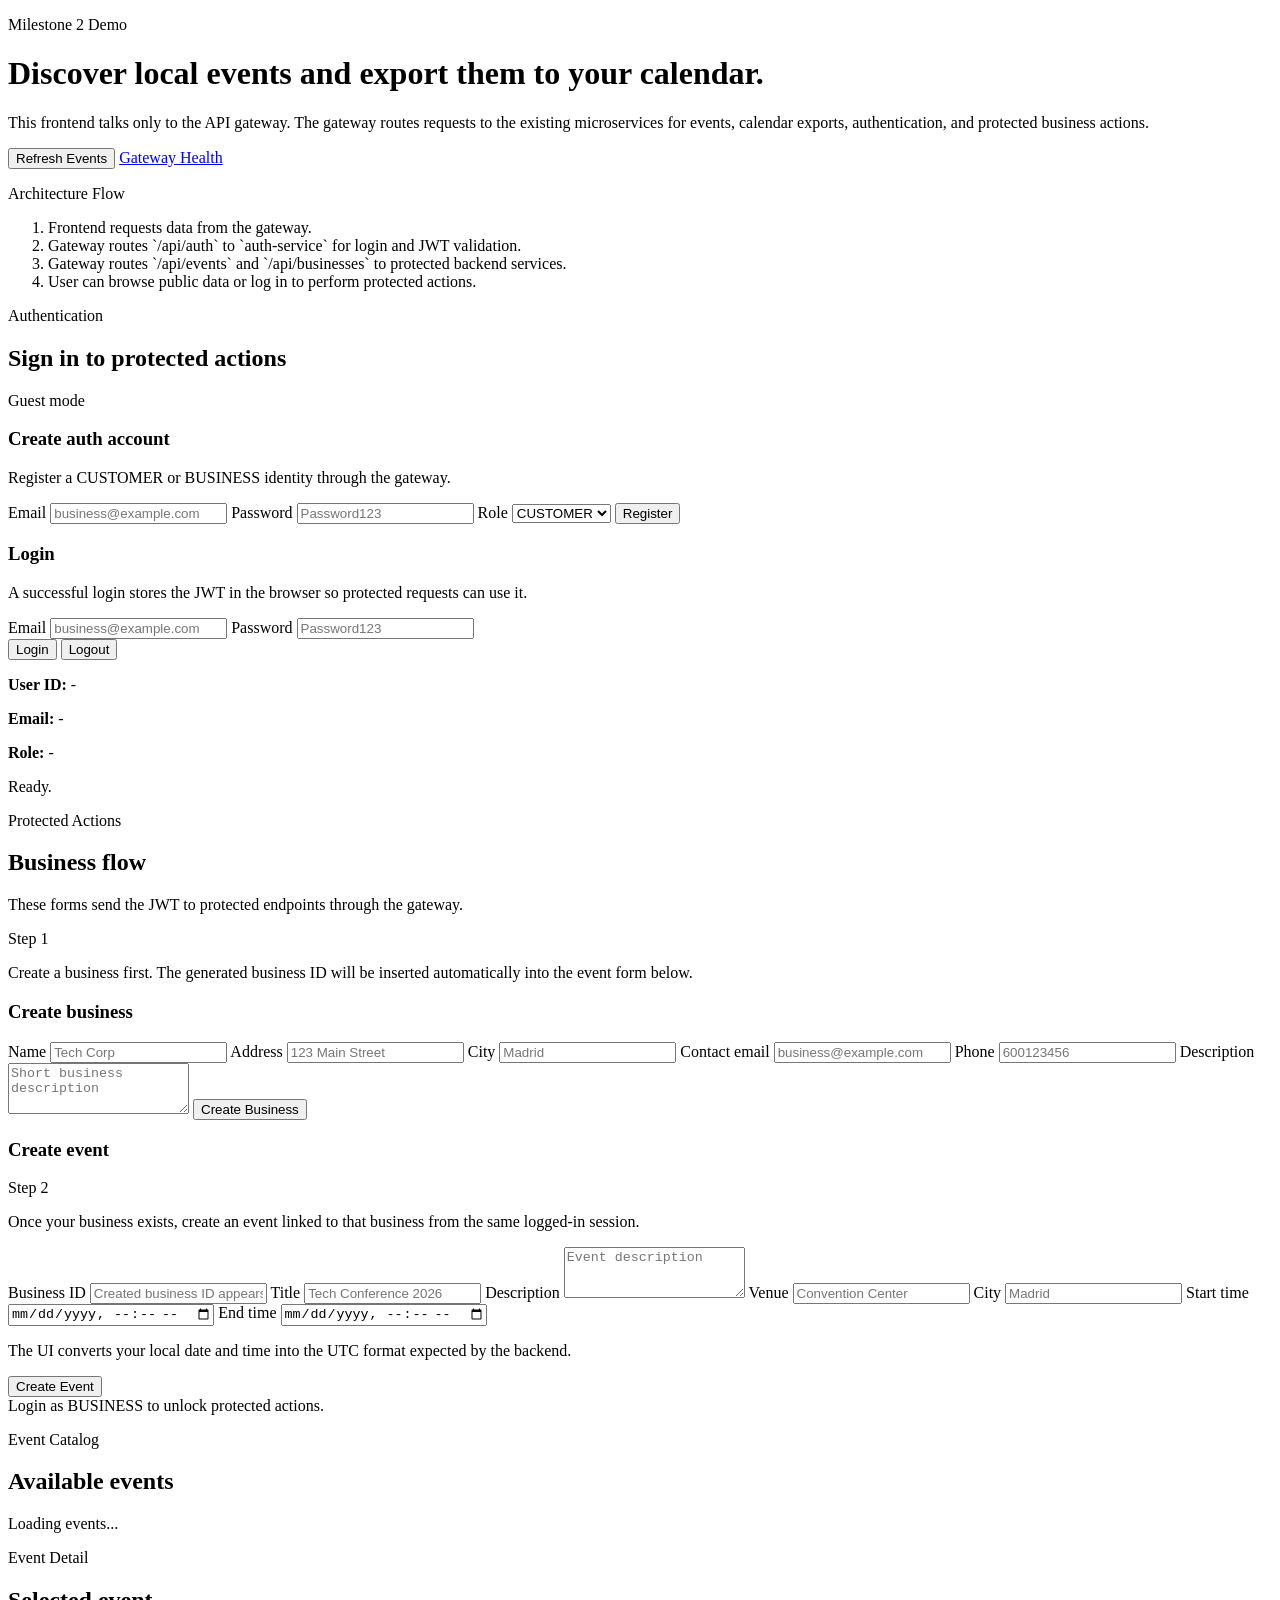
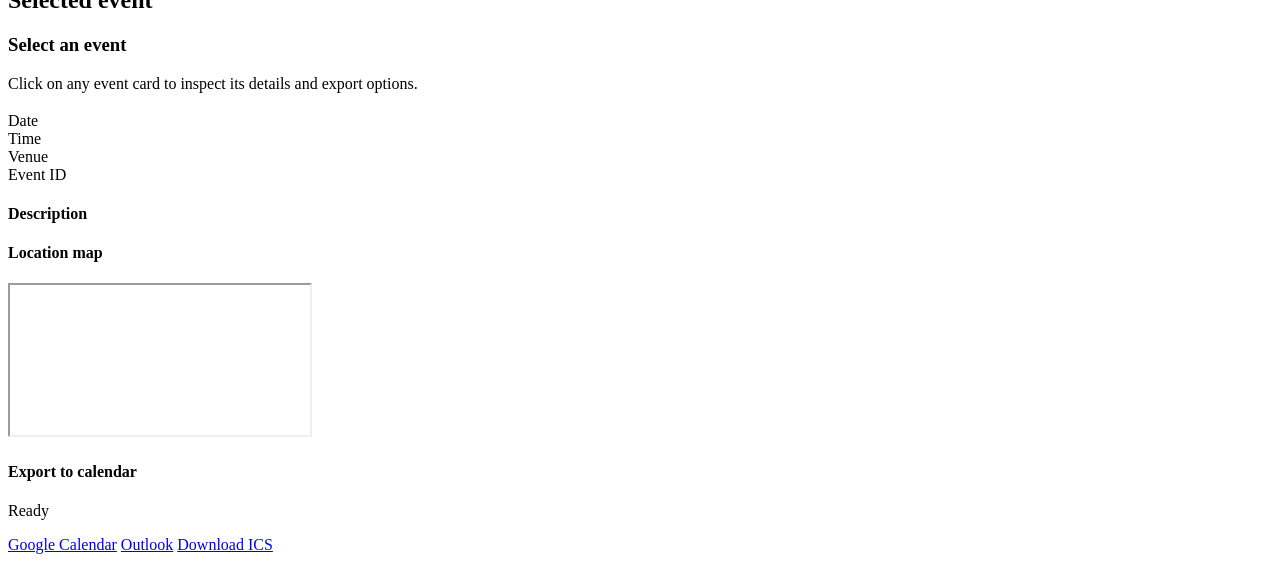
==== gateway-service/src/main/resources/static/index.html @ 46e93098 "feat: added google maps support" ====
<!DOCTYPE html>
<html lang="en">
<head>
    <meta charset="UTF-8">
    <meta name="viewport" content="width=device-width, initial-scale=1.0">
    <title>Local Events Hub</title>
    <link rel="preconnect" href="https://fonts.googleapis.com">
    <link rel="preconnect" href="https://fonts.gstatic.com" crossorigin>
    <link href="https://fonts.googleapis.com/css2?family=Space+Grotesk:wght@400;500;700&family=Source+Sans+3:wght@400;600;700&display=swap" rel="stylesheet">
    <link rel="stylesheet" href="/styles.css">
</head>
<body>
<div id="toastContainer" class="toast-container" aria-live="polite"></div>
<div class="page-shell">
    <header class="hero">
        <div class="hero-copy">
            <p class="eyebrow">Milestone 2 Demo</p>
            <h1>Discover local events and export them to your calendar.</h1>
            <p class="hero-text">
                This frontend talks only to the API gateway. The gateway routes requests to the existing
                microservices for events, calendar exports, authentication, and protected business actions.
            </p>
            <div class="hero-actions">
                <button id="refreshButton" class="button button-primary" type="button">Refresh Events</button>
                <a class="button button-secondary" href="/actuator/health" target="_blank" rel="noreferrer">Gateway Health</a>
            </div>
        </div>
        <section class="hero-card">
            <p class="hero-card-label">Architecture Flow</p>
            <ol class="hero-card-list">
                <li>Frontend requests data from the gateway.</li>
                <li>Gateway routes `/api/auth` to `auth-service` for login and JWT validation.</li>
                <li>Gateway routes `/api/events` and `/api/businesses` to protected backend services.</li>
                <li>User can browse public data or log in to perform protected actions.</li>
            </ol>
        </section>
    </header>

    <section class="content-grid auth-grid">
        <section class="panel panel-large">
            <div class="panel-header">
                <div>
                    <p class="panel-kicker">Authentication</p>
                    <h2>Sign in to protected actions</h2>
                </div>
                <p id="sessionBadge" class="status-badge neutral-badge">Guest mode</p>
            </div>

            <div class="auth-layout">
                <article class="detail-card">
                    <h3>Create auth account</h3>
                    <p class="form-help">Register a CUSTOMER or BUSINESS identity through the gateway.</p>
                    <form id="registerForm" class="form-stack">
                        <label class="field">
                            <span>Email</span>
                            <input id="registerEmail" type="email" required placeholder="business@example.com">
                        </label>
                        <label class="field">
                            <span>Password</span>
                            <input id="registerPassword" type="password" required minlength="8" placeholder="Password123">
                        </label>
                        <label class="field">
                            <span>Role</span>
                            <select id="registerRole">
                                <option value="CUSTOMER">CUSTOMER</option>
                                <option value="BUSINESS">BUSINESS</option>
                            </select>
                        </label>
                        <button class="button button-primary" type="submit">Register</button>
                    </form>
                </article>

                <article class="detail-card">
                    <h3>Login</h3>
                    <p class="form-help">A successful login stores the JWT in the browser so protected requests can use it.</p>
                    <form id="loginForm" class="form-stack">
                        <label class="field">
                            <span>Email</span>
                            <input id="loginEmail" type="email" required placeholder="business@example.com">
                        </label>
                        <label class="field">
                            <span>Password</span>
                            <input id="loginPassword" type="password" required placeholder="Password123">
                        </label>
                        <div class="inline-actions">
                            <button class="button button-primary" type="submit">Login</button>
                            <button id="logoutButton" class="button button-tertiary" type="button">Logout</button>
                        </div>
                    </form>
                    <div id="sessionSummary" class="session-summary">
                        <p><strong>User ID:</strong> <span id="sessionUserId">-</span></p>
                        <p><strong>Email:</strong> <span id="sessionEmail">-</span></p>
                        <p><strong>Role:</strong> <span id="sessionRole">-</span></p>
                    </div>
                </article>
            </div>

            <div id="authStatus" class="inline-status" aria-live="polite">Ready.</div>
        </section>

        <section class="panel panel-side">
            <div class="panel-header">
                <div>
                    <p class="panel-kicker">Protected Actions</p>
                    <h2>Business flow</h2>
                </div>
            </div>

            <div class="detail-card">
                <p class="form-help">These forms send the JWT to protected endpoints through the gateway.</p>
                <div class="mini-banner">
                    <span class="mini-banner-pill">Step 1</span>
                    <p>Create a business first. The generated business ID will be inserted automatically into the event form below.</p>
                </div>

                <form id="businessForm" class="form-stack">
                    <h3>Create business</h3>
                    <label class="field">
                        <span>Name</span>
                        <input id="businessName" type="text" required placeholder="Tech Corp">
                    </label>
                    <label class="field">
                        <span>Address</span>
                        <input id="businessAddress" type="text" required placeholder="123 Main Street">
                    </label>
                    <label class="field">
                        <span>City</span>
                        <input id="businessCity" type="text" required placeholder="Madrid">
                    </label>
                    <label class="field">
                        <span>Contact email</span>
                        <input id="businessContactEmail" type="email" required placeholder="business@example.com">
                    </label>
                    <label class="field">
                        <span>Phone</span>
                        <input id="businessPhone" type="text" required placeholder="600123456">
                    </label>
                    <label class="field">
                        <span>Description</span>
                        <textarea id="businessDescription" rows="3" required placeholder="Short business description"></textarea>
                    </label>
                    <button class="button button-primary" type="submit">Create Business</button>
                </form>

                <form id="eventForm" class="form-stack form-section">
                    <h3>Create event</h3>
                    <div class="mini-banner subtle-banner">
                        <span class="mini-banner-pill">Step 2</span>
                        <p>Once your business exists, create an event linked to that business from the same logged-in session.</p>
                    </div>
                    <label class="field">
                        <span>Business ID</span>
                        <input id="eventBusinessId" type="text" required placeholder="Created business ID appears here">
                    </label>
                    <label class="field">
                        <span>Title</span>
                        <input id="eventTitleInput" type="text" required placeholder="Tech Conference 2026">
                    </label>
                    <label class="field">
                        <span>Description</span>
                        <textarea id="eventDescriptionInput" rows="3" required placeholder="Event description"></textarea>
                    </label>
                    <label class="field">
                        <span>Venue</span>
                        <input id="eventVenueInput" type="text" required placeholder="Convention Center">
                    </label>
                    <label class="field">
                        <span>City</span>
                        <input id="eventCityInput" type="text" required placeholder="Madrid">
                    </label>
                    <label class="field">
                        <span>Start time</span>
                        <input id="eventStartInput" type="datetime-local" required>
                    </label>
                    <label class="field">
                        <span>End time</span>
                        <input id="eventEndInput" type="datetime-local" required>
                    </label>
                    <p class="form-help compact-help">The UI converts your local date and time into the UTC format expected by the backend.</p>
                    <button class="button button-primary" type="submit">Create Event</button>
                </form>
            </div>

            <div id="protectedStatus" class="inline-status" aria-live="polite">Login as BUSINESS to unlock protected actions.</div>
        </section>
    </section>

    <main class="content-grid">
        <section class="panel panel-large">
            <div class="panel-header">
                <div>
                    <p class="panel-kicker">Event Catalog</p>
                    <h2>Available events</h2>
                </div>
                <p id="statusBadge" class="status-badge">Loading events...</p>
            </div>
            <div id="eventList" class="event-list" aria-live="polite"></div>
        </section>

        <aside class="panel panel-side">
            <div class="panel-header">
                <div>
                    <p class="panel-kicker">Event Detail</p>
                    <h2>Selected event</h2>
                </div>
            </div>

            <div id="emptyState" class="empty-state">
                <h3>Select an event</h3>
                <p>Click on any event card to inspect its details and export options.</p>
            </div>

            <div id="eventDetail" class="detail-card hidden">
                <div class="detail-top">
                    <p id="detailBusiness" class="detail-business"></p>
                    <h3 id="detailTitle"></h3>
                </div>

                <dl class="detail-grid">
                    <div>
                        <dt>Date</dt>
                        <dd id="detailDate"></dd>
                    </div>
                    <div>
                        <dt>Time</dt>
                        <dd id="detailTime"></dd>
                    </div>
                    <div>
                        <dt>Venue</dt>
                        <dd id="detailVenue"></dd>
                    </div>
                    <div>
                        <dt>Event ID</dt>
                        <dd id="detailId" class="detail-id"></dd>
                    </div>
                </dl>

                <section class="detail-section">
                    <h4>Description</h4>
                    <p id="detailDescription"></p>
                </section>

                <section class="detail-section">
                    <h4>Location map</h4>
                    <div class="map-wrapper">
                        <iframe
                                id="detailMap"
                                class="detail-map"
                                title="Event location map"
                                src=""
                                loading="lazy"
                                referrerpolicy="no-referrer-when-downgrade"
                                allowfullscreen>
                        </iframe>
                    </div>
                </section>

                <section class="detail-section">
                    <div class="exports-header">
                        <h4>Export to calendar</h4>
                        <p id="exportStatus" class="export-status">Ready</p>
                    </div>
                    <div class="export-actions">
                        <a id="googleLink" class="button button-primary disabled-link" href="#" target="_blank" rel="noreferrer">Google Calendar</a>
                        <a id="outlookLink" class="button button-secondary disabled-link" href="#" target="_blank" rel="noreferrer">Outlook</a>
                        <a id="icsLink" class="button button-tertiary disabled-link" href="#" target="_blank" rel="noreferrer">Download ICS</a>
                    </div>
                </section>
            </div>
        </aside>
    </main>
</div>

<script src="/app.js"></script>
</body>
</html>
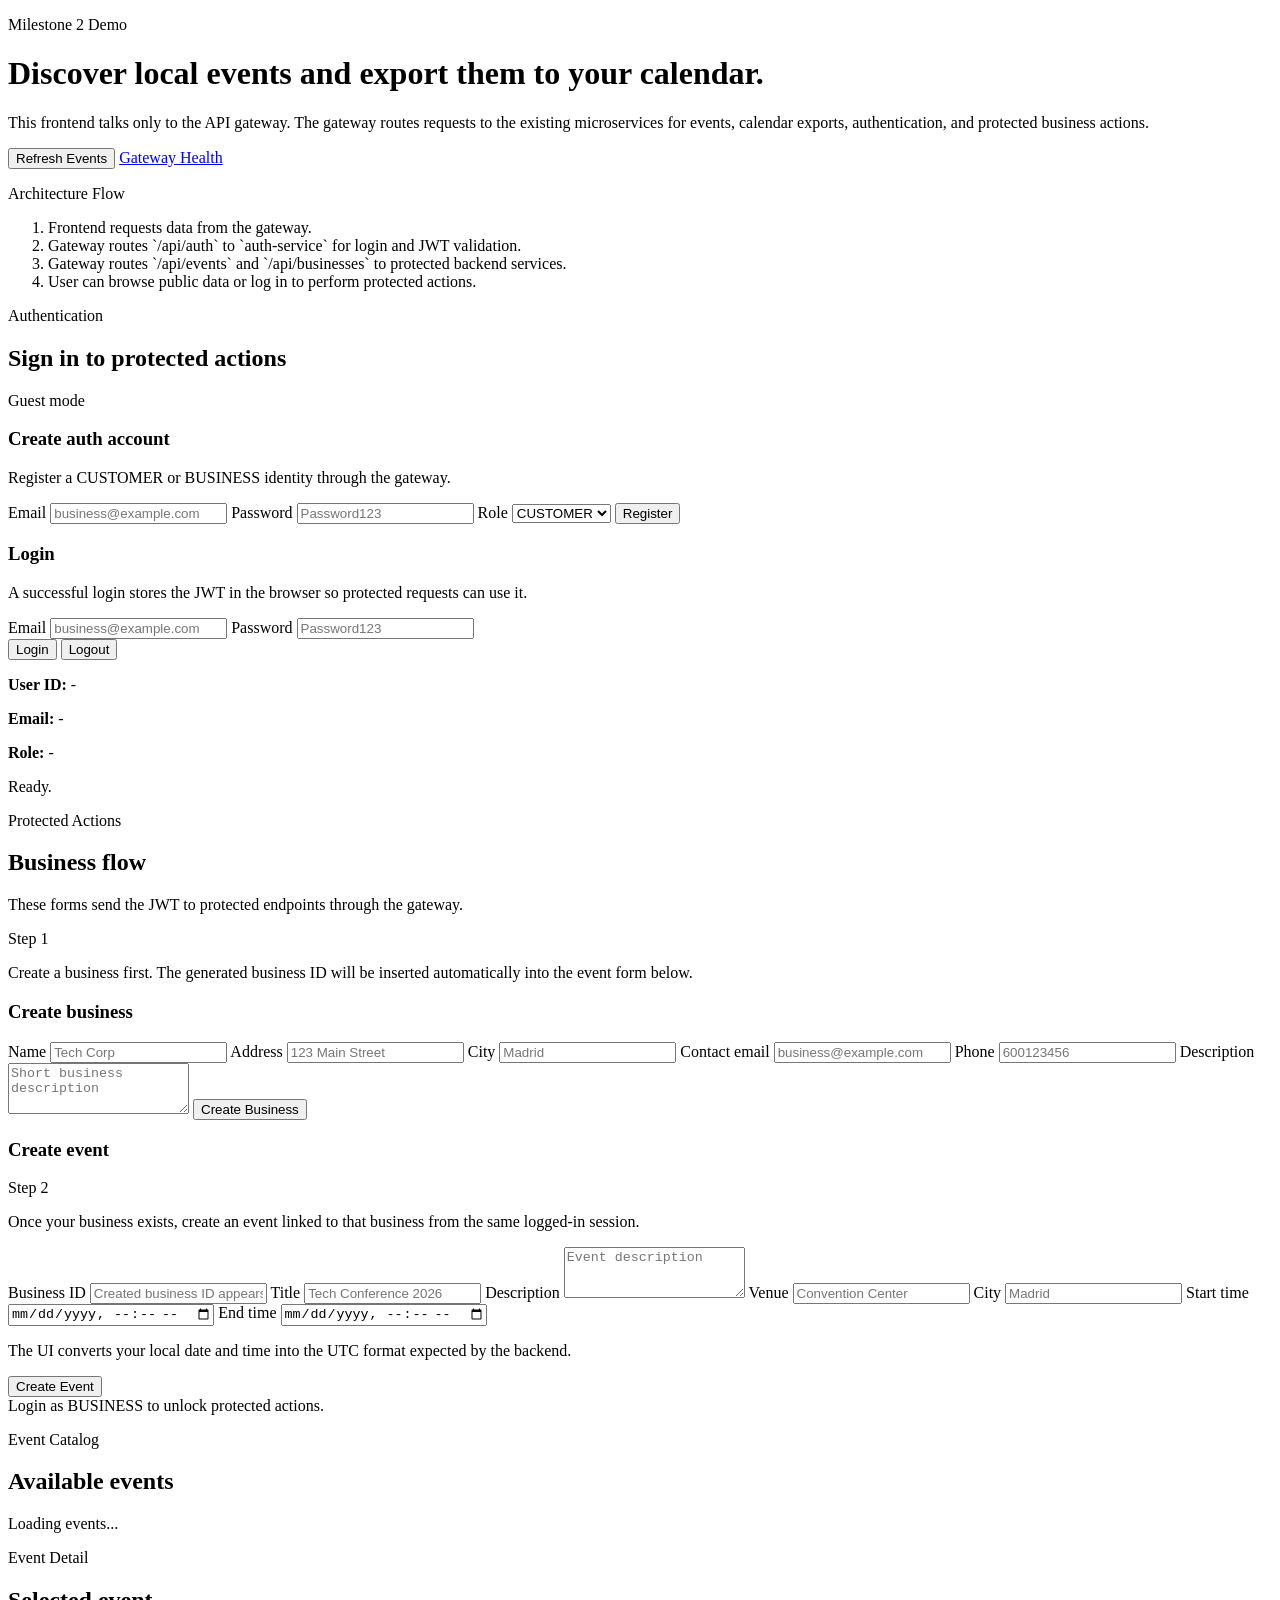
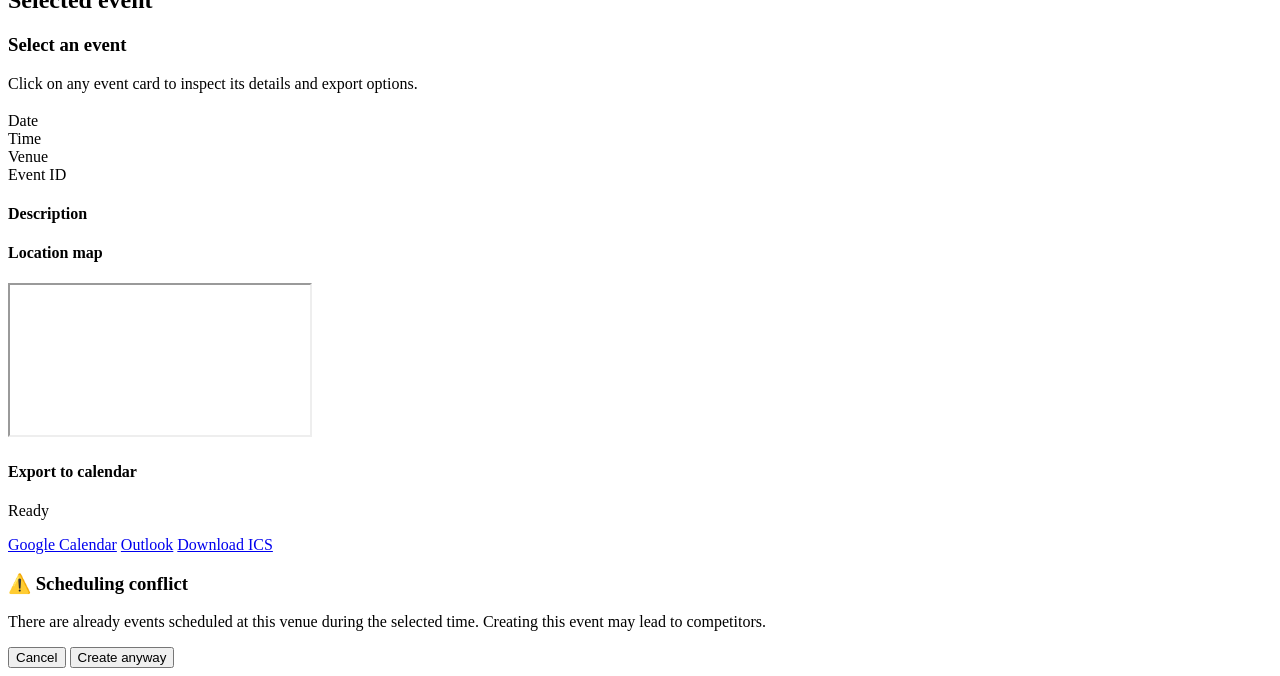
==== commit 261c91c9: "feat: added schedule conflict option" ====
--- a/gateway-service/src/main/resources/static/index.html
+++ b/gateway-service/src/main/resources/static/index.html
@@ -271,6 +271,25 @@
     </main>
 </div>
 
+
+<div id="conflictModal" class="modal hidden">
+    <div class="modal-content">
+        <h3>⚠️ Scheduling conflict</h3>
+        <p>
+            There are already events scheduled at this venue during the selected time.
+            Creating this event may lead to competitors.
+        </p>
+
+        <div class="modal-actions">
+            <button id="cancelConflictBtn" class="button button-tertiary" type="button">
+                Cancel
+            </button>
+            <button id="confirmConflictBtn" class="button button-primary" type="button">
+                Create anyway
+            </button>
+        </div>
+    </div>
+</div>
 <script src="/app.js"></script>
 </body>
 </html>
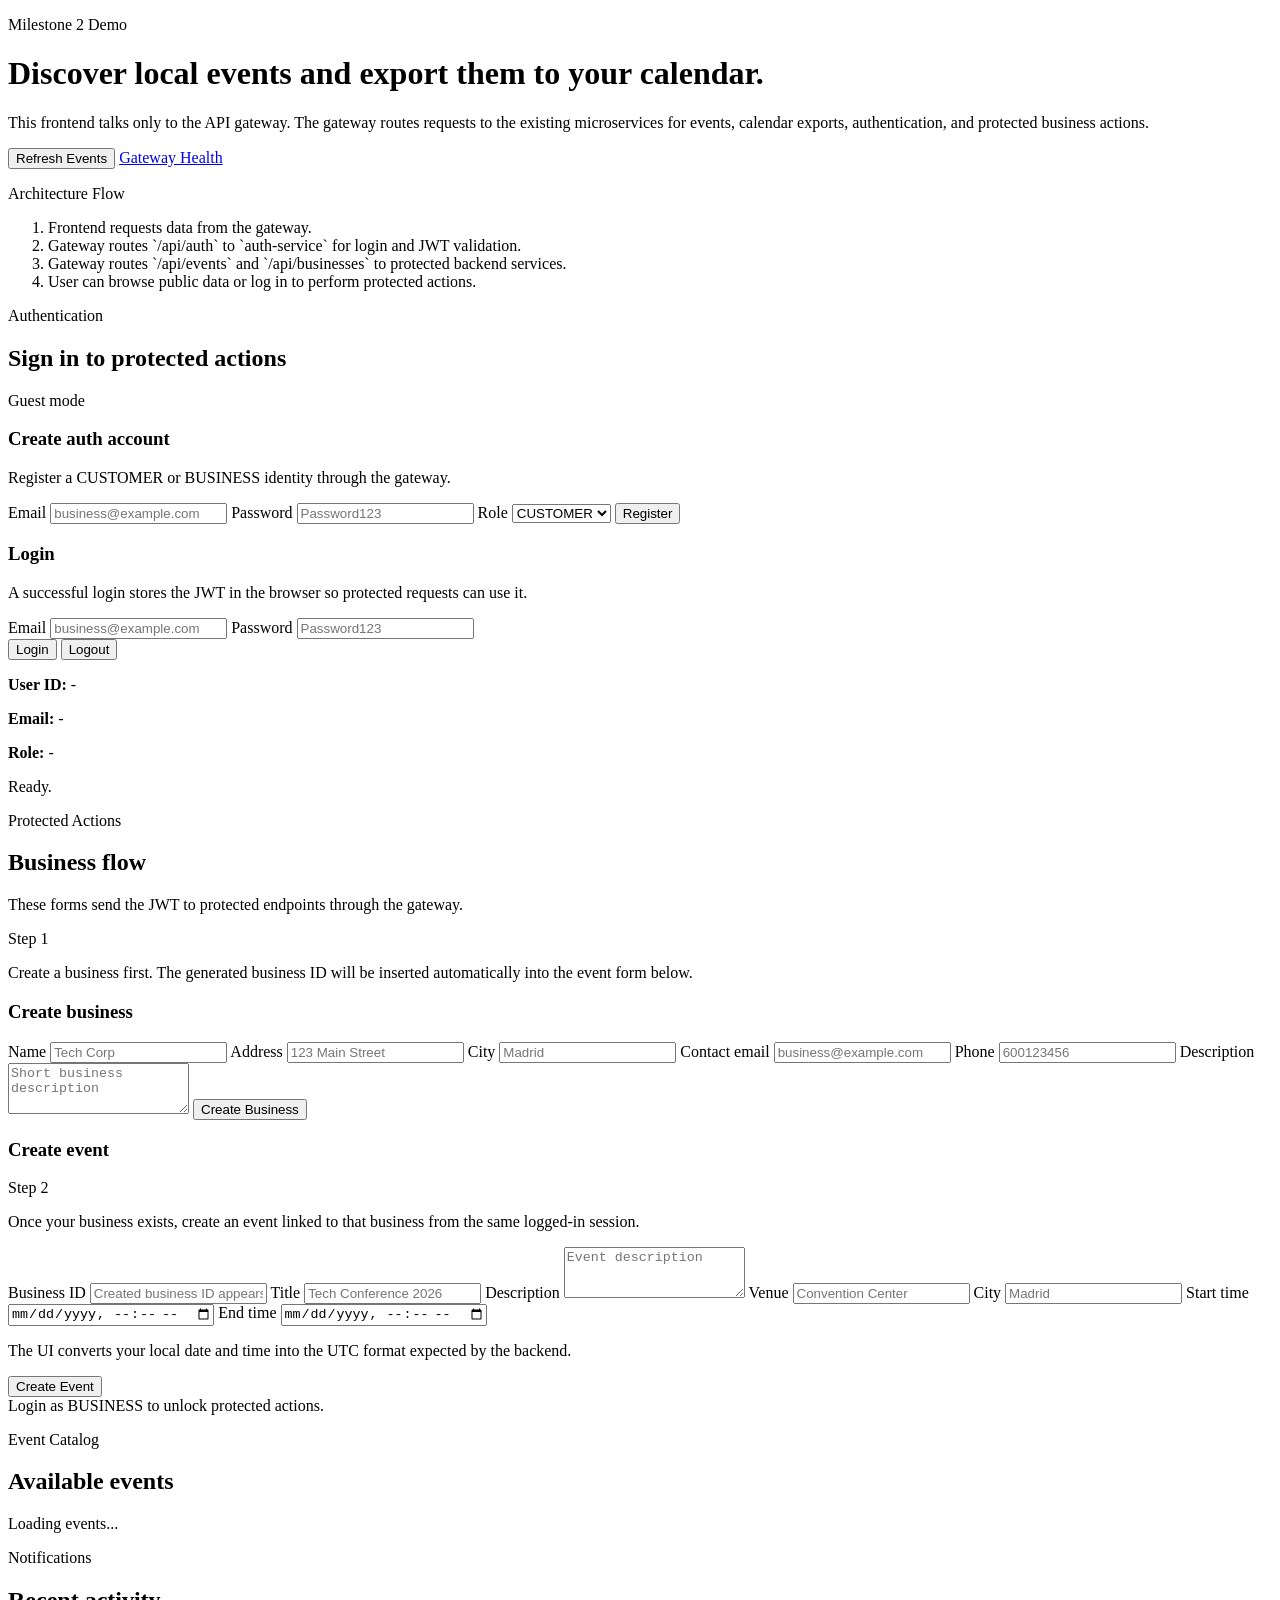
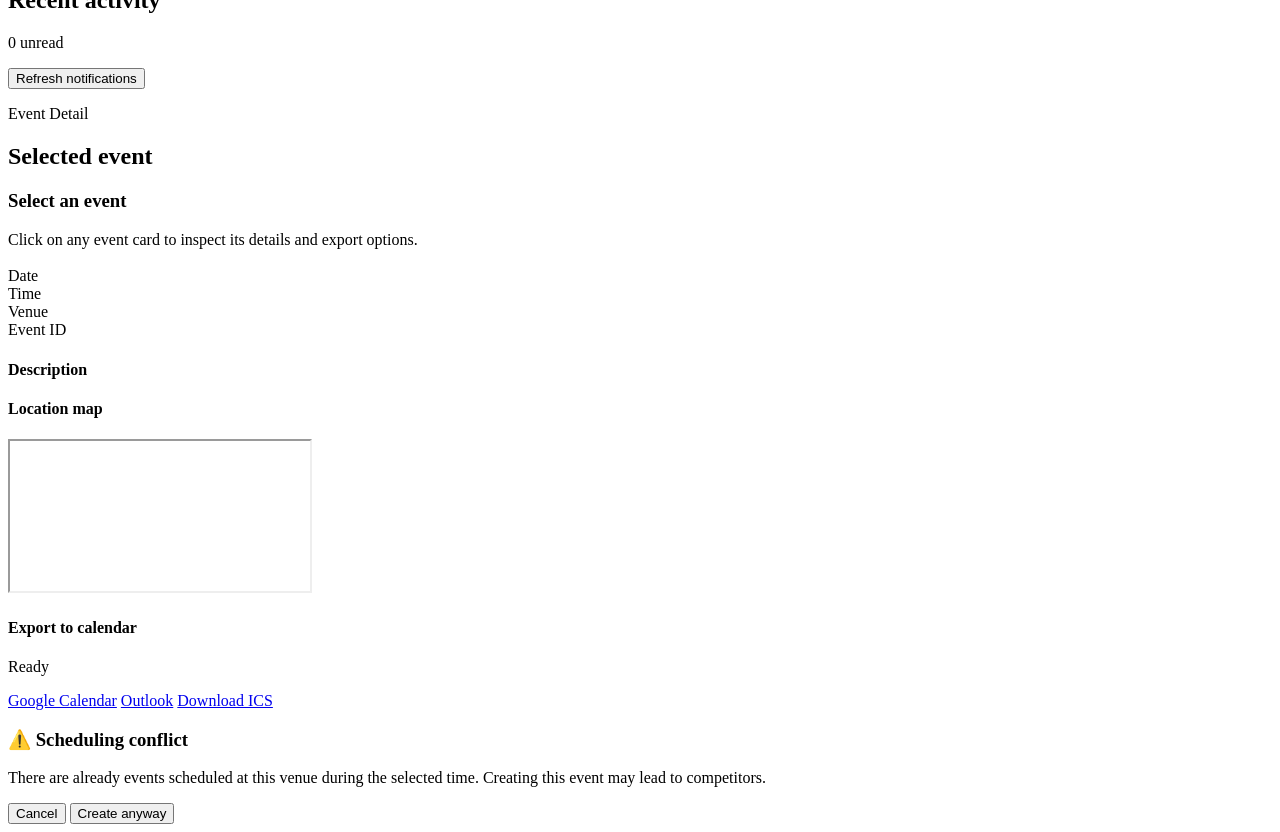
==== commit 8bbb884e: "feat: added notification service to the frontend" ====
--- a/gateway-service/src/main/resources/static/index.html
+++ b/gateway-service/src/main/resources/static/index.html
@@ -197,6 +197,24 @@
             <div id="eventList" class="event-list" aria-live="polite"></div>
         </section>
 
+        <section class="panel panel-side">
+            <div class="panel-header">
+                <div>
+                    <p class="panel-kicker">Notifications</p>
+                    <h2>Recent activity</h2>
+                </div>
+                <p id="notificationBadge" class="status-badge neutral-badge">0 unread</p>
+            </div>
+
+            <div class="inline-actions">
+                <button id="refreshNotificationsButton" class="button button-secondary" type="button">
+                    Refresh notifications
+                </button>
+            </div>
+
+            <div id="notificationList" class="event-list" aria-live="polite"></div>
+        </section>
+
         <aside class="panel panel-side">
             <div class="panel-header">
                 <div>
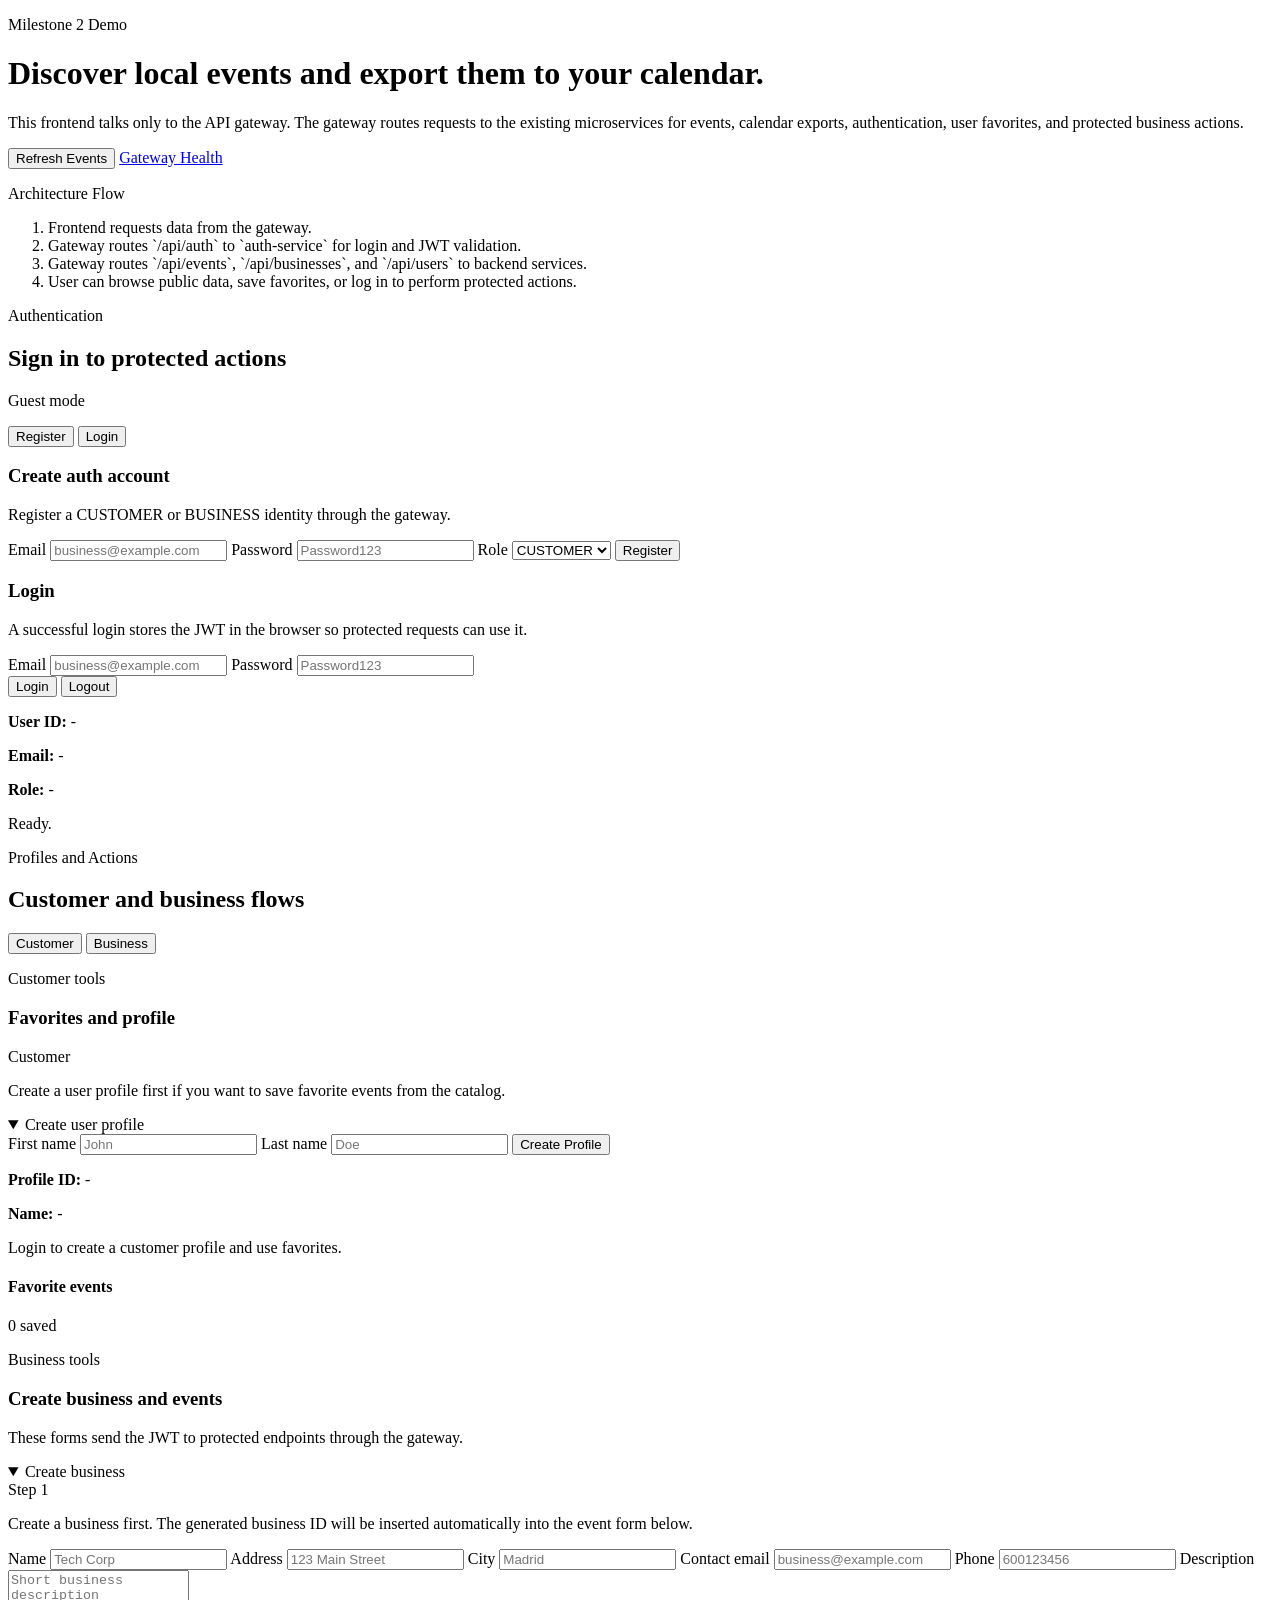
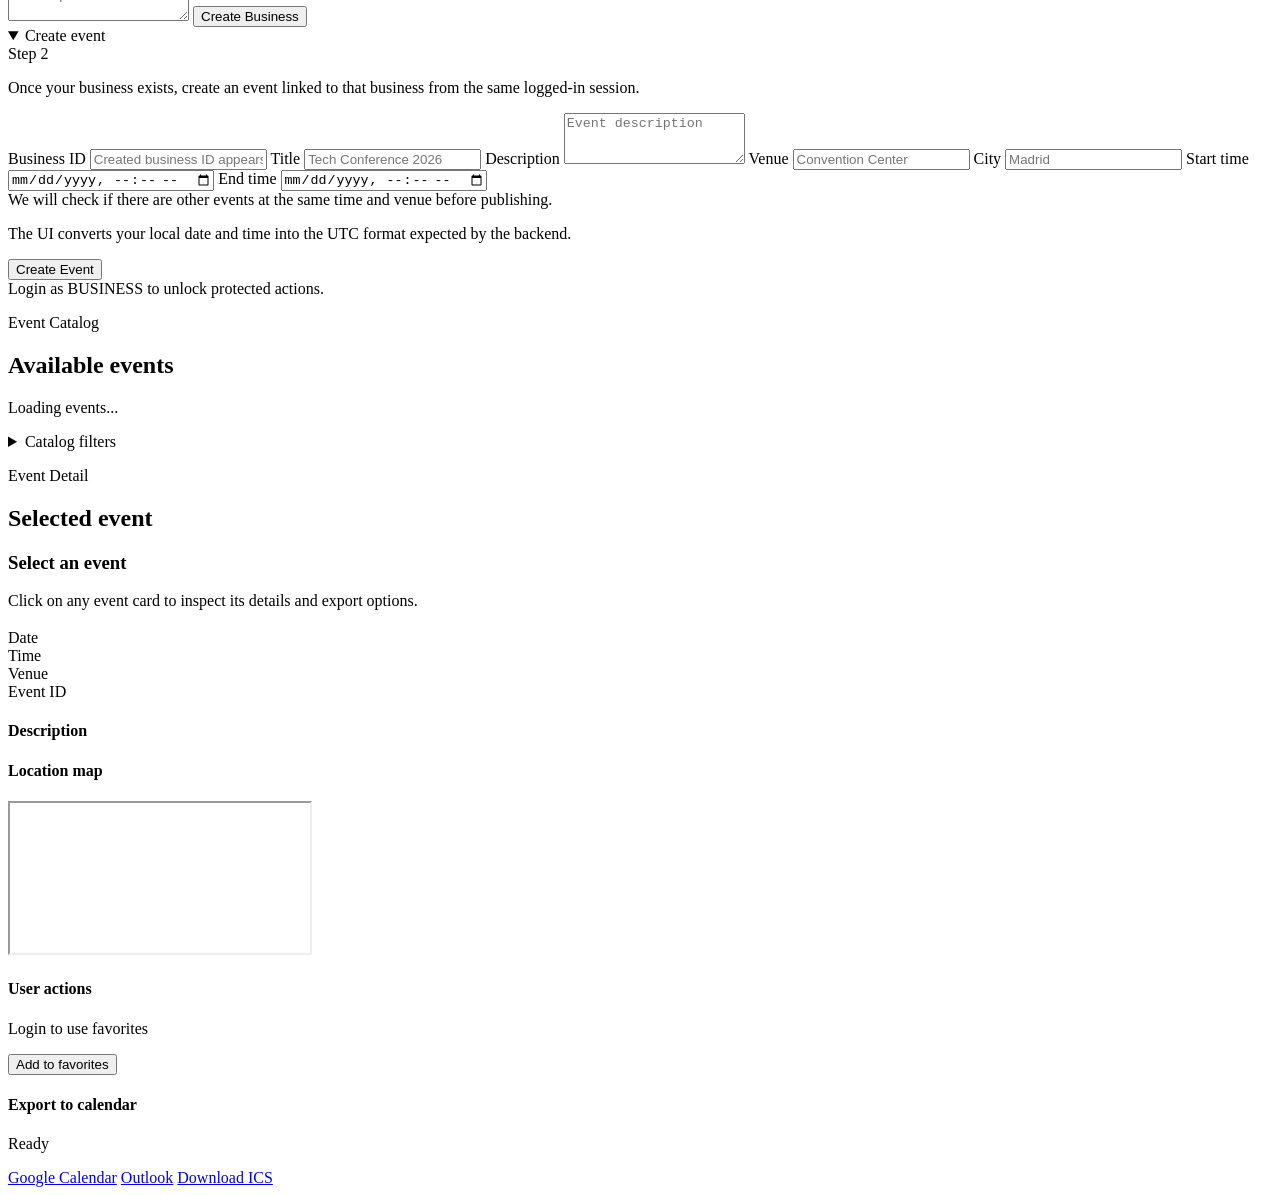
==== commit ab98bf3a: "Add modular frontend features and competition warnings" ====
--- a/gateway-service/src/main/resources/static/index.html
+++ b/gateway-service/src/main/resources/static/index.html
@@ -7,7 +7,7 @@
     <link rel="preconnect" href="https://fonts.googleapis.com">
     <link rel="preconnect" href="https://fonts.gstatic.com" crossorigin>
     <link href="https://fonts.googleapis.com/css2?family=Space+Grotesk:wght@400;500;700&family=Source+Sans+3:wght@400;600;700&display=swap" rel="stylesheet">
-    <link rel="stylesheet" href="/styles.css">
+    <link rel="stylesheet" href="/styles.css?v=20260416b">
 </head>
 <body>
 <div id="toastContainer" class="toast-container" aria-live="polite"></div>
@@ -18,7 +18,7 @@
             <h1>Discover local events and export them to your calendar.</h1>
             <p class="hero-text">
                 This frontend talks only to the API gateway. The gateway routes requests to the existing
-                microservices for events, calendar exports, authentication, and protected business actions.
+                microservices for events, calendar exports, authentication, user favorites, and protected business actions.
             </p>
             <div class="hero-actions">
                 <button id="refreshButton" class="button button-primary" type="button">Refresh Events</button>
@@ -30,8 +30,8 @@
             <ol class="hero-card-list">
                 <li>Frontend requests data from the gateway.</li>
                 <li>Gateway routes `/api/auth` to `auth-service` for login and JWT validation.</li>
-                <li>Gateway routes `/api/events` and `/api/businesses` to protected backend services.</li>
-                <li>User can browse public data or log in to perform protected actions.</li>
+                <li>Gateway routes `/api/events`, `/api/businesses`, and `/api/users` to backend services.</li>
+                <li>User can browse public data, save favorites, or log in to perform protected actions.</li>
             </ol>
         </section>
     </header>
@@ -46,8 +46,13 @@
                 <p id="sessionBadge" class="status-badge neutral-badge">Guest mode</p>
             </div>
 
-            <div class="auth-layout">
-                <article class="detail-card">
+            <div class="tab-strip">
+                <button id="registerTabButton" class="tab-button active-tab" type="button">Register</button>
+                <button id="loginTabButton" class="tab-button" type="button">Login</button>
+            </div>
+
+            <div id="registerPane" class="tab-pane">
+                <article class="detail-card compact-card">
                     <h3>Create auth account</h3>
                     <p class="form-help">Register a CUSTOMER or BUSINESS identity through the gateway.</p>
                     <form id="registerForm" class="form-stack">
@@ -69,8 +74,10 @@
                         <button class="button button-primary" type="submit">Register</button>
                     </form>
                 </article>
-
-                <article class="detail-card">
+            </div>
+
+            <div id="loginPane" class="tab-pane hidden">
+                <article class="detail-card compact-card">
                     <h3>Login</h3>
                     <p class="form-help">A successful login stores the JWT in the browser so protected requests can use it.</p>
                     <form id="loginForm" class="form-stack">
@@ -87,12 +94,13 @@
                             <button id="logoutButton" class="button button-tertiary" type="button">Logout</button>
                         </div>
                     </form>
-                    <div id="sessionSummary" class="session-summary">
-                        <p><strong>User ID:</strong> <span id="sessionUserId">-</span></p>
-                        <p><strong>Email:</strong> <span id="sessionEmail">-</span></p>
-                        <p><strong>Role:</strong> <span id="sessionRole">-</span></p>
-                    </div>
                 </article>
+            </div>
+
+            <div id="sessionSummary" class="session-summary">
+                <p><strong>User ID:</strong> <span id="sessionUserId">-</span></p>
+                <p><strong>Email:</strong> <span id="sessionEmail">-</span></p>
+                <p><strong>Role:</strong> <span id="sessionRole">-</span></p>
             </div>
 
             <div id="authStatus" class="inline-status" aria-live="polite">Ready.</div>
@@ -101,84 +109,150 @@
         <section class="panel panel-side">
             <div class="panel-header">
                 <div>
-                    <p class="panel-kicker">Protected Actions</p>
-                    <h2>Business flow</h2>
-                </div>
-            </div>
-
-            <div class="detail-card">
-                <p class="form-help">These forms send the JWT to protected endpoints through the gateway.</p>
-                <div class="mini-banner">
-                    <span class="mini-banner-pill">Step 1</span>
-                    <p>Create a business first. The generated business ID will be inserted automatically into the event form below.</p>
-                </div>
-
-                <form id="businessForm" class="form-stack">
-                    <h3>Create business</h3>
-                    <label class="field">
-                        <span>Name</span>
-                        <input id="businessName" type="text" required placeholder="Tech Corp">
-                    </label>
-                    <label class="field">
-                        <span>Address</span>
-                        <input id="businessAddress" type="text" required placeholder="123 Main Street">
-                    </label>
-                    <label class="field">
-                        <span>City</span>
-                        <input id="businessCity" type="text" required placeholder="Madrid">
-                    </label>
-                    <label class="field">
-                        <span>Contact email</span>
-                        <input id="businessContactEmail" type="email" required placeholder="business@example.com">
-                    </label>
-                    <label class="field">
-                        <span>Phone</span>
-                        <input id="businessPhone" type="text" required placeholder="600123456">
-                    </label>
-                    <label class="field">
-                        <span>Description</span>
-                        <textarea id="businessDescription" rows="3" required placeholder="Short business description"></textarea>
-                    </label>
-                    <button class="button button-primary" type="submit">Create Business</button>
-                </form>
-
-                <form id="eventForm" class="form-stack form-section">
-                    <h3>Create event</h3>
-                    <div class="mini-banner subtle-banner">
-                        <span class="mini-banner-pill">Step 2</span>
-                        <p>Once your business exists, create an event linked to that business from the same logged-in session.</p>
-                    </div>
-                    <label class="field">
-                        <span>Business ID</span>
-                        <input id="eventBusinessId" type="text" required placeholder="Created business ID appears here">
-                    </label>
-                    <label class="field">
-                        <span>Title</span>
-                        <input id="eventTitleInput" type="text" required placeholder="Tech Conference 2026">
-                    </label>
-                    <label class="field">
-                        <span>Description</span>
-                        <textarea id="eventDescriptionInput" rows="3" required placeholder="Event description"></textarea>
-                    </label>
-                    <label class="field">
-                        <span>Venue</span>
-                        <input id="eventVenueInput" type="text" required placeholder="Convention Center">
-                    </label>
-                    <label class="field">
-                        <span>City</span>
-                        <input id="eventCityInput" type="text" required placeholder="Madrid">
-                    </label>
-                    <label class="field">
-                        <span>Start time</span>
-                        <input id="eventStartInput" type="datetime-local" required>
-                    </label>
-                    <label class="field">
-                        <span>End time</span>
-                        <input id="eventEndInput" type="datetime-local" required>
-                    </label>
-                    <p class="form-help compact-help">The UI converts your local date and time into the UTC format expected by the backend.</p>
-                    <button class="button button-primary" type="submit">Create Event</button>
-                </form>
+                    <p class="panel-kicker">Profiles and Actions</p>
+                    <h2>Customer and business flows</h2>
+                </div>
+            </div>
+            <div class="tab-strip">
+                <button id="customerTabButton" class="tab-button active-tab" type="button">Customer</button>
+                <button id="businessTabButton" class="tab-button" type="button">Business</button>
+            </div>
+
+            <div id="customerPane" class="tab-pane">
+                <div class="detail-card compact-card">
+                    <div class="panel-header compact-panel-header">
+                        <div>
+                            <p class="panel-kicker">Customer tools</p>
+                            <h3>Favorites and profile</h3>
+                        </div>
+                    </div>
+                    <div class="mini-banner">
+                        <span class="mini-banner-pill">Customer</span>
+                        <p>Create a user profile first if you want to save favorite events from the catalog.</p>
+                    </div>
+
+                    <details class="flow-block" open>
+                        <summary>Create user profile</summary>
+                        <form id="profileForm" class="form-stack flow-content">
+                            <label class="field">
+                                <span>First name</span>
+                                <input id="profileFirstName" type="text" required placeholder="John">
+                            </label>
+                            <label class="field">
+                                <span>Last name</span>
+                                <input id="profileLastName" type="text" required placeholder="Doe">
+                            </label>
+                            <button class="button button-secondary" type="submit">Create Profile</button>
+                        </form>
+                    </details>
+
+                    <div id="profileSummary" class="session-summary hidden">
+                        <p><strong>Profile ID:</strong> <span id="profileUserId">-</span></p>
+                        <p><strong>Name:</strong> <span id="profileName">-</span></p>
+                    </div>
+
+                    <div id="profileStatus" class="inline-status" aria-live="polite">Login to create a customer profile and use favorites.</div>
+
+                    <div class="detail-section compact-section">
+                        <div class="exports-header">
+                            <h4>Favorite events</h4>
+                            <p id="favoritesCount" class="export-status">0 saved</p>
+                        </div>
+                        <div id="favoritesList" class="favorite-list"></div>
+                    </div>
+                </div>
+            </div>
+
+            <div id="businessPane" class="tab-pane hidden">
+                <div class="detail-card compact-card">
+                    <div class="panel-header compact-panel-header">
+                        <div>
+                            <p class="panel-kicker">Business tools</p>
+                            <h3>Create business and events</h3>
+                        </div>
+                    </div>
+                    <p class="form-help">These forms send the JWT to protected endpoints through the gateway.</p>
+
+                    <details class="flow-block" open>
+                        <summary>Create business</summary>
+                        <div class="mini-banner flow-content">
+                            <span class="mini-banner-pill">Step 1</span>
+                            <p>Create a business first. The generated business ID will be inserted automatically into the event form below.</p>
+                        </div>
+
+                        <form id="businessForm" class="form-stack flow-content">
+                            <label class="field">
+                                <span>Name</span>
+                                <input id="businessName" type="text" required placeholder="Tech Corp">
+                            </label>
+                            <label class="field">
+                                <span>Address</span>
+                                <input id="businessAddress" type="text" required placeholder="123 Main Street">
+                            </label>
+                            <label class="field">
+                                <span>City</span>
+                                <input id="businessCity" type="text" required placeholder="Madrid">
+                            </label>
+                            <label class="field">
+                                <span>Contact email</span>
+                                <input id="businessContactEmail" type="email" required placeholder="business@example.com">
+                            </label>
+                            <label class="field">
+                                <span>Phone</span>
+                                <input id="businessPhone" type="text" required placeholder="600123456">
+                            </label>
+                            <label class="field">
+                                <span>Description</span>
+                                <textarea id="businessDescription" rows="3" required placeholder="Short business description"></textarea>
+                            </label>
+                            <button class="button button-primary" type="submit">Create Business</button>
+                        </form>
+                    </details>
+
+                    <details class="flow-block" open>
+                        <summary>Create event</summary>
+                        <div class="mini-banner subtle-banner flow-content">
+                            <span class="mini-banner-pill">Step 2</span>
+                            <p>Once your business exists, create an event linked to that business from the same logged-in session.</p>
+                        </div>
+
+                        <form id="eventForm" class="form-stack flow-content">
+                            <label class="field">
+                                <span>Business ID</span>
+                                <input id="eventBusinessId" type="text" required placeholder="Created business ID appears here">
+                            </label>
+                            <label class="field">
+                                <span>Title</span>
+                                <input id="eventTitleInput" type="text" required placeholder="Tech Conference 2026">
+                            </label>
+                            <label class="field">
+                                <span>Description</span>
+                                <textarea id="eventDescriptionInput" rows="3" required placeholder="Event description"></textarea>
+                            </label>
+                            <label class="field">
+                                <span>Venue</span>
+                                <input id="eventVenueInput" type="text" required placeholder="Convention Center">
+                            </label>
+                            <label class="field">
+                                <span>City</span>
+                                <input id="eventCityInput" type="text" required placeholder="Madrid">
+                            </label>
+                            <label class="field">
+                                <span>Start time</span>
+                                <input id="eventStartInput" type="datetime-local" required>
+                            </label>
+                            <label class="field">
+                                <span>End time</span>
+                                <input id="eventEndInput" type="datetime-local" required>
+                            </label>
+                            <div id="competitionStatus" class="inline-status competition-status" aria-live="polite">
+                                We will check if there are other events at the same time and venue before publishing.
+                            </div>
+                            <p class="form-help compact-help">The UI converts your local date and time into the UTC format expected by the backend.</p>
+                            <button class="button button-primary" type="submit">Create Event</button>
+                        </form>
+                    </details>
+                </div>
             </div>
 
             <div id="protectedStatus" class="inline-status" aria-live="polite">Login as BUSINESS to unlock protected actions.</div>
@@ -194,25 +268,32 @@
                 </div>
                 <p id="statusBadge" class="status-badge">Loading events...</p>
             </div>
+            <details class="filter-shell">
+                <summary>Catalog filters</summary>
+                <form id="filterForm" class="filter-grid">
+                    <label class="field">
+                        <span>Search</span>
+                        <input id="filterKeyword" type="text" placeholder="Title or description">
+                    </label>
+                    <label class="field">
+                        <span>City</span>
+                        <input id="filterCity" type="text" placeholder="Madrid">
+                    </label>
+                    <label class="field">
+                        <span>Date</span>
+                        <input id="filterDate" type="date">
+                    </label>
+                    <label class="field">
+                        <span>Business ID</span>
+                        <input id="filterBusinessId" type="text" placeholder="1">
+                    </label>
+                    <div class="filter-actions">
+                        <button class="button button-primary" type="submit">Apply Filters</button>
+                        <button id="clearFiltersButton" class="button button-tertiary" type="button">Clear</button>
+                    </div>
+                </form>
+            </details>
             <div id="eventList" class="event-list" aria-live="polite"></div>
-        </section>
-
-        <section class="panel panel-side">
-            <div class="panel-header">
-                <div>
-                    <p class="panel-kicker">Notifications</p>
-                    <h2>Recent activity</h2>
-                </div>
-                <p id="notificationBadge" class="status-badge neutral-badge">0 unread</p>
-            </div>
-
-            <div class="inline-actions">
-                <button id="refreshNotificationsButton" class="button button-secondary" type="button">
-                    Refresh notifications
-                </button>
-            </div>
-
-            <div id="notificationList" class="event-list" aria-live="polite"></div>
         </section>
 
         <aside class="panel panel-side">
@@ -275,6 +356,16 @@
 
                 <section class="detail-section">
                     <div class="exports-header">
+                        <h4>User actions</h4>
+                        <p id="favoriteBadge" class="export-status">Login to use favorites</p>
+                    </div>
+                    <div class="detail-actions">
+                        <button id="favoriteButton" class="button button-secondary" type="button">Add to favorites</button>
+                    </div>
+                </section>
+
+                <section class="detail-section">
+                    <div class="exports-header">
                         <h4>Export to calendar</h4>
                         <p id="exportStatus" class="export-status">Ready</p>
                     </div>
@@ -284,30 +375,12 @@
                         <a id="icsLink" class="button button-tertiary disabled-link" href="#" target="_blank" rel="noreferrer">Download ICS</a>
                     </div>
                 </section>
+
             </div>
         </aside>
     </main>
 </div>
 
-
-<div id="conflictModal" class="modal hidden">
-    <div class="modal-content">
-        <h3>⚠️ Scheduling conflict</h3>
-        <p>
-            There are already events scheduled at this venue during the selected time.
-            Creating this event may lead to competitors.
-        </p>
-
-        <div class="modal-actions">
-            <button id="cancelConflictBtn" class="button button-tertiary" type="button">
-                Cancel
-            </button>
-            <button id="confirmConflictBtn" class="button button-primary" type="button">
-                Create anyway
-            </button>
-        </div>
-    </div>
-</div>
-<script src="/app.js"></script>
+<script type="module" src="/app.js?v=20260416b"></script>
 </body>
 </html>
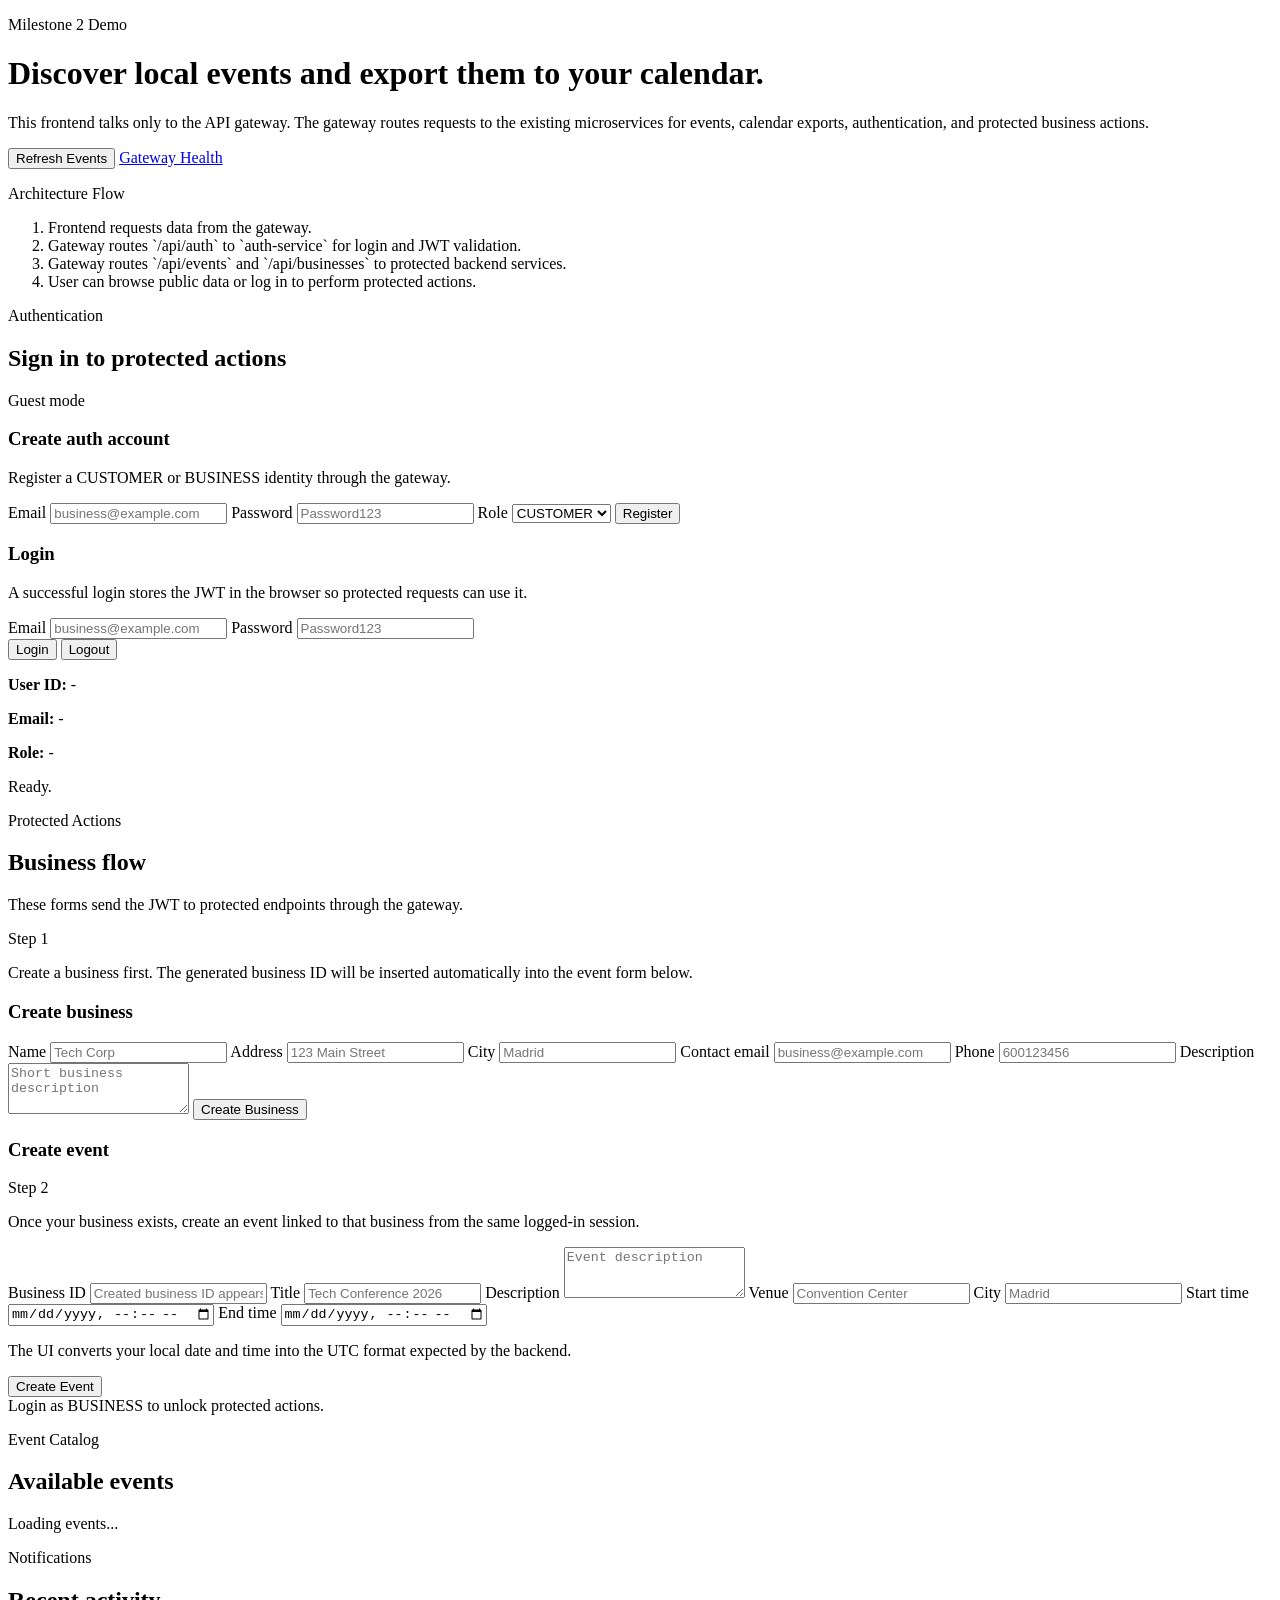
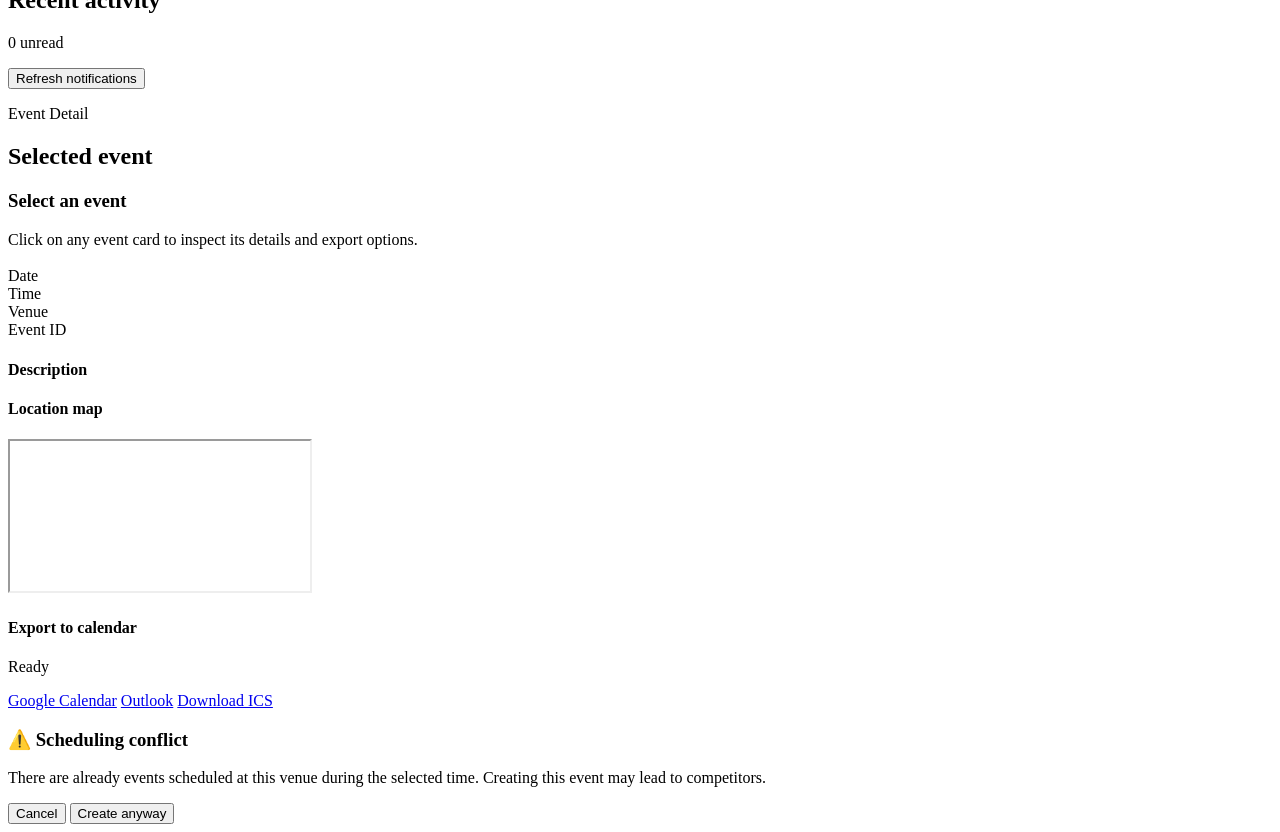
==== commit 0edb4f44: "Merge pull request #8 from MGGprojects/mauro Pull request" ====
--- a/gateway-service/src/main/resources/static/index.html
+++ b/gateway-service/src/main/resources/static/index.html
@@ -7,7 +7,7 @@
     <link rel="preconnect" href="https://fonts.googleapis.com">
     <link rel="preconnect" href="https://fonts.gstatic.com" crossorigin>
     <link href="https://fonts.googleapis.com/css2?family=Space+Grotesk:wght@400;500;700&family=Source+Sans+3:wght@400;600;700&display=swap" rel="stylesheet">
-    <link rel="stylesheet" href="/styles.css?v=20260416b">
+    <link rel="stylesheet" href="/styles.css">
 </head>
 <body>
 <div id="toastContainer" class="toast-container" aria-live="polite"></div>
@@ -18,7 +18,7 @@
             <h1>Discover local events and export them to your calendar.</h1>
             <p class="hero-text">
                 This frontend talks only to the API gateway. The gateway routes requests to the existing
-                microservices for events, calendar exports, authentication, user favorites, and protected business actions.
+                microservices for events, calendar exports, authentication, and protected business actions.
             </p>
             <div class="hero-actions">
                 <button id="refreshButton" class="button button-primary" type="button">Refresh Events</button>
@@ -30,8 +30,8 @@
             <ol class="hero-card-list">
                 <li>Frontend requests data from the gateway.</li>
                 <li>Gateway routes `/api/auth` to `auth-service` for login and JWT validation.</li>
-                <li>Gateway routes `/api/events`, `/api/businesses`, and `/api/users` to backend services.</li>
-                <li>User can browse public data, save favorites, or log in to perform protected actions.</li>
+                <li>Gateway routes `/api/events` and `/api/businesses` to protected backend services.</li>
+                <li>User can browse public data or log in to perform protected actions.</li>
             </ol>
         </section>
     </header>
@@ -46,13 +46,8 @@
                 <p id="sessionBadge" class="status-badge neutral-badge">Guest mode</p>
             </div>
 
-            <div class="tab-strip">
-                <button id="registerTabButton" class="tab-button active-tab" type="button">Register</button>
-                <button id="loginTabButton" class="tab-button" type="button">Login</button>
-            </div>
-
-            <div id="registerPane" class="tab-pane">
-                <article class="detail-card compact-card">
+            <div class="auth-layout">
+                <article class="detail-card">
                     <h3>Create auth account</h3>
                     <p class="form-help">Register a CUSTOMER or BUSINESS identity through the gateway.</p>
                     <form id="registerForm" class="form-stack">
@@ -74,10 +69,8 @@
                         <button class="button button-primary" type="submit">Register</button>
                     </form>
                 </article>
-            </div>
-
-            <div id="loginPane" class="tab-pane hidden">
-                <article class="detail-card compact-card">
+
+                <article class="detail-card">
                     <h3>Login</h3>
                     <p class="form-help">A successful login stores the JWT in the browser so protected requests can use it.</p>
                     <form id="loginForm" class="form-stack">
@@ -94,165 +87,98 @@
                             <button id="logoutButton" class="button button-tertiary" type="button">Logout</button>
                         </div>
                     </form>
+                    <div id="sessionSummary" class="session-summary">
+                        <p><strong>User ID:</strong> <span id="sessionUserId">-</span></p>
+                        <p><strong>Email:</strong> <span id="sessionEmail">-</span></p>
+                        <p><strong>Role:</strong> <span id="sessionRole">-</span></p>
+                    </div>
                 </article>
             </div>
 
-            <div id="sessionSummary" class="session-summary">
-                <p><strong>User ID:</strong> <span id="sessionUserId">-</span></p>
-                <p><strong>Email:</strong> <span id="sessionEmail">-</span></p>
-                <p><strong>Role:</strong> <span id="sessionRole">-</span></p>
-            </div>
-
             <div id="authStatus" class="inline-status" aria-live="polite">Ready.</div>
         </section>
 
         <section class="panel panel-side">
             <div class="panel-header">
                 <div>
-                    <p class="panel-kicker">Profiles and Actions</p>
-                    <h2>Customer and business flows</h2>
-                </div>
-            </div>
-            <div class="tab-strip">
-                <button id="customerTabButton" class="tab-button active-tab" type="button">Customer</button>
-                <button id="businessTabButton" class="tab-button" type="button">Business</button>
-            </div>
-
-            <div id="customerPane" class="tab-pane">
-                <div class="detail-card compact-card">
-                    <div class="panel-header compact-panel-header">
-                        <div>
-                            <p class="panel-kicker">Customer tools</p>
-                            <h3>Favorites and profile</h3>
-                        </div>
-                    </div>
-                    <div class="mini-banner">
-                        <span class="mini-banner-pill">Customer</span>
-                        <p>Create a user profile first if you want to save favorite events from the catalog.</p>
-                    </div>
-
-                    <details class="flow-block" open>
-                        <summary>Create user profile</summary>
-                        <form id="profileForm" class="form-stack flow-content">
-                            <label class="field">
-                                <span>First name</span>
-                                <input id="profileFirstName" type="text" required placeholder="John">
-                            </label>
-                            <label class="field">
-                                <span>Last name</span>
-                                <input id="profileLastName" type="text" required placeholder="Doe">
-                            </label>
-                            <button class="button button-secondary" type="submit">Create Profile</button>
-                        </form>
-                    </details>
-
-                    <div id="profileSummary" class="session-summary hidden">
-                        <p><strong>Profile ID:</strong> <span id="profileUserId">-</span></p>
-                        <p><strong>Name:</strong> <span id="profileName">-</span></p>
-                    </div>
-
-                    <div id="profileStatus" class="inline-status" aria-live="polite">Login to create a customer profile and use favorites.</div>
-
-                    <div class="detail-section compact-section">
-                        <div class="exports-header">
-                            <h4>Favorite events</h4>
-                            <p id="favoritesCount" class="export-status">0 saved</p>
-                        </div>
-                        <div id="favoritesList" class="favorite-list"></div>
-                    </div>
-                </div>
-            </div>
-
-            <div id="businessPane" class="tab-pane hidden">
-                <div class="detail-card compact-card">
-                    <div class="panel-header compact-panel-header">
-                        <div>
-                            <p class="panel-kicker">Business tools</p>
-                            <h3>Create business and events</h3>
-                        </div>
-                    </div>
-                    <p class="form-help">These forms send the JWT to protected endpoints through the gateway.</p>
-
-                    <details class="flow-block" open>
-                        <summary>Create business</summary>
-                        <div class="mini-banner flow-content">
-                            <span class="mini-banner-pill">Step 1</span>
-                            <p>Create a business first. The generated business ID will be inserted automatically into the event form below.</p>
-                        </div>
-
-                        <form id="businessForm" class="form-stack flow-content">
-                            <label class="field">
-                                <span>Name</span>
-                                <input id="businessName" type="text" required placeholder="Tech Corp">
-                            </label>
-                            <label class="field">
-                                <span>Address</span>
-                                <input id="businessAddress" type="text" required placeholder="123 Main Street">
-                            </label>
-                            <label class="field">
-                                <span>City</span>
-                                <input id="businessCity" type="text" required placeholder="Madrid">
-                            </label>
-                            <label class="field">
-                                <span>Contact email</span>
-                                <input id="businessContactEmail" type="email" required placeholder="business@example.com">
-                            </label>
-                            <label class="field">
-                                <span>Phone</span>
-                                <input id="businessPhone" type="text" required placeholder="600123456">
-                            </label>
-                            <label class="field">
-                                <span>Description</span>
-                                <textarea id="businessDescription" rows="3" required placeholder="Short business description"></textarea>
-                            </label>
-                            <button class="button button-primary" type="submit">Create Business</button>
-                        </form>
-                    </details>
-
-                    <details class="flow-block" open>
-                        <summary>Create event</summary>
-                        <div class="mini-banner subtle-banner flow-content">
-                            <span class="mini-banner-pill">Step 2</span>
-                            <p>Once your business exists, create an event linked to that business from the same logged-in session.</p>
-                        </div>
-
-                        <form id="eventForm" class="form-stack flow-content">
-                            <label class="field">
-                                <span>Business ID</span>
-                                <input id="eventBusinessId" type="text" required placeholder="Created business ID appears here">
-                            </label>
-                            <label class="field">
-                                <span>Title</span>
-                                <input id="eventTitleInput" type="text" required placeholder="Tech Conference 2026">
-                            </label>
-                            <label class="field">
-                                <span>Description</span>
-                                <textarea id="eventDescriptionInput" rows="3" required placeholder="Event description"></textarea>
-                            </label>
-                            <label class="field">
-                                <span>Venue</span>
-                                <input id="eventVenueInput" type="text" required placeholder="Convention Center">
-                            </label>
-                            <label class="field">
-                                <span>City</span>
-                                <input id="eventCityInput" type="text" required placeholder="Madrid">
-                            </label>
-                            <label class="field">
-                                <span>Start time</span>
-                                <input id="eventStartInput" type="datetime-local" required>
-                            </label>
-                            <label class="field">
-                                <span>End time</span>
-                                <input id="eventEndInput" type="datetime-local" required>
-                            </label>
-                            <div id="competitionStatus" class="inline-status competition-status" aria-live="polite">
-                                We will check if there are other events at the same time and venue before publishing.
-                            </div>
-                            <p class="form-help compact-help">The UI converts your local date and time into the UTC format expected by the backend.</p>
-                            <button class="button button-primary" type="submit">Create Event</button>
-                        </form>
-                    </details>
-                </div>
+                    <p class="panel-kicker">Protected Actions</p>
+                    <h2>Business flow</h2>
+                </div>
+            </div>
+
+            <div class="detail-card">
+                <p class="form-help">These forms send the JWT to protected endpoints through the gateway.</p>
+                <div class="mini-banner">
+                    <span class="mini-banner-pill">Step 1</span>
+                    <p>Create a business first. The generated business ID will be inserted automatically into the event form below.</p>
+                </div>
+
+                <form id="businessForm" class="form-stack">
+                    <h3>Create business</h3>
+                    <label class="field">
+                        <span>Name</span>
+                        <input id="businessName" type="text" required placeholder="Tech Corp">
+                    </label>
+                    <label class="field">
+                        <span>Address</span>
+                        <input id="businessAddress" type="text" required placeholder="123 Main Street">
+                    </label>
+                    <label class="field">
+                        <span>City</span>
+                        <input id="businessCity" type="text" required placeholder="Madrid">
+                    </label>
+                    <label class="field">
+                        <span>Contact email</span>
+                        <input id="businessContactEmail" type="email" required placeholder="business@example.com">
+                    </label>
+                    <label class="field">
+                        <span>Phone</span>
+                        <input id="businessPhone" type="text" required placeholder="600123456">
+                    </label>
+                    <label class="field">
+                        <span>Description</span>
+                        <textarea id="businessDescription" rows="3" required placeholder="Short business description"></textarea>
+                    </label>
+                    <button class="button button-primary" type="submit">Create Business</button>
+                </form>
+
+                <form id="eventForm" class="form-stack form-section">
+                    <h3>Create event</h3>
+                    <div class="mini-banner subtle-banner">
+                        <span class="mini-banner-pill">Step 2</span>
+                        <p>Once your business exists, create an event linked to that business from the same logged-in session.</p>
+                    </div>
+                    <label class="field">
+                        <span>Business ID</span>
+                        <input id="eventBusinessId" type="text" required placeholder="Created business ID appears here">
+                    </label>
+                    <label class="field">
+                        <span>Title</span>
+                        <input id="eventTitleInput" type="text" required placeholder="Tech Conference 2026">
+                    </label>
+                    <label class="field">
+                        <span>Description</span>
+                        <textarea id="eventDescriptionInput" rows="3" required placeholder="Event description"></textarea>
+                    </label>
+                    <label class="field">
+                        <span>Venue</span>
+                        <input id="eventVenueInput" type="text" required placeholder="Convention Center">
+                    </label>
+                    <label class="field">
+                        <span>City</span>
+                        <input id="eventCityInput" type="text" required placeholder="Madrid">
+                    </label>
+                    <label class="field">
+                        <span>Start time</span>
+                        <input id="eventStartInput" type="datetime-local" required>
+                    </label>
+                    <label class="field">
+                        <span>End time</span>
+                        <input id="eventEndInput" type="datetime-local" required>
+                    </label>
+                    <p class="form-help compact-help">The UI converts your local date and time into the UTC format expected by the backend.</p>
+                    <button class="button button-primary" type="submit">Create Event</button>
+                </form>
             </div>
 
             <div id="protectedStatus" class="inline-status" aria-live="polite">Login as BUSINESS to unlock protected actions.</div>
@@ -268,32 +194,25 @@
                 </div>
                 <p id="statusBadge" class="status-badge">Loading events...</p>
             </div>
-            <details class="filter-shell">
-                <summary>Catalog filters</summary>
-                <form id="filterForm" class="filter-grid">
-                    <label class="field">
-                        <span>Search</span>
-                        <input id="filterKeyword" type="text" placeholder="Title or description">
-                    </label>
-                    <label class="field">
-                        <span>City</span>
-                        <input id="filterCity" type="text" placeholder="Madrid">
-                    </label>
-                    <label class="field">
-                        <span>Date</span>
-                        <input id="filterDate" type="date">
-                    </label>
-                    <label class="field">
-                        <span>Business ID</span>
-                        <input id="filterBusinessId" type="text" placeholder="1">
-                    </label>
-                    <div class="filter-actions">
-                        <button class="button button-primary" type="submit">Apply Filters</button>
-                        <button id="clearFiltersButton" class="button button-tertiary" type="button">Clear</button>
-                    </div>
-                </form>
-            </details>
             <div id="eventList" class="event-list" aria-live="polite"></div>
+        </section>
+
+        <section class="panel panel-side">
+            <div class="panel-header">
+                <div>
+                    <p class="panel-kicker">Notifications</p>
+                    <h2>Recent activity</h2>
+                </div>
+                <p id="notificationBadge" class="status-badge neutral-badge">0 unread</p>
+            </div>
+
+            <div class="inline-actions">
+                <button id="refreshNotificationsButton" class="button button-secondary" type="button">
+                    Refresh notifications
+                </button>
+            </div>
+
+            <div id="notificationList" class="event-list" aria-live="polite"></div>
         </section>
 
         <aside class="panel panel-side">
@@ -356,16 +275,6 @@
 
                 <section class="detail-section">
                     <div class="exports-header">
-                        <h4>User actions</h4>
-                        <p id="favoriteBadge" class="export-status">Login to use favorites</p>
-                    </div>
-                    <div class="detail-actions">
-                        <button id="favoriteButton" class="button button-secondary" type="button">Add to favorites</button>
-                    </div>
-                </section>
-
-                <section class="detail-section">
-                    <div class="exports-header">
                         <h4>Export to calendar</h4>
                         <p id="exportStatus" class="export-status">Ready</p>
                     </div>
@@ -375,12 +284,30 @@
                         <a id="icsLink" class="button button-tertiary disabled-link" href="#" target="_blank" rel="noreferrer">Download ICS</a>
                     </div>
                 </section>
-
             </div>
         </aside>
     </main>
 </div>
 
-<script type="module" src="/app.js?v=20260416b"></script>
+
+<div id="conflictModal" class="modal hidden">
+    <div class="modal-content">
+        <h3>⚠️ Scheduling conflict</h3>
+        <p>
+            There are already events scheduled at this venue during the selected time.
+            Creating this event may lead to competitors.
+        </p>
+
+        <div class="modal-actions">
+            <button id="cancelConflictBtn" class="button button-tertiary" type="button">
+                Cancel
+            </button>
+            <button id="confirmConflictBtn" class="button button-primary" type="button">
+                Create anyway
+            </button>
+        </div>
+    </div>
+</div>
+<script src="/app.js"></script>
 </body>
 </html>
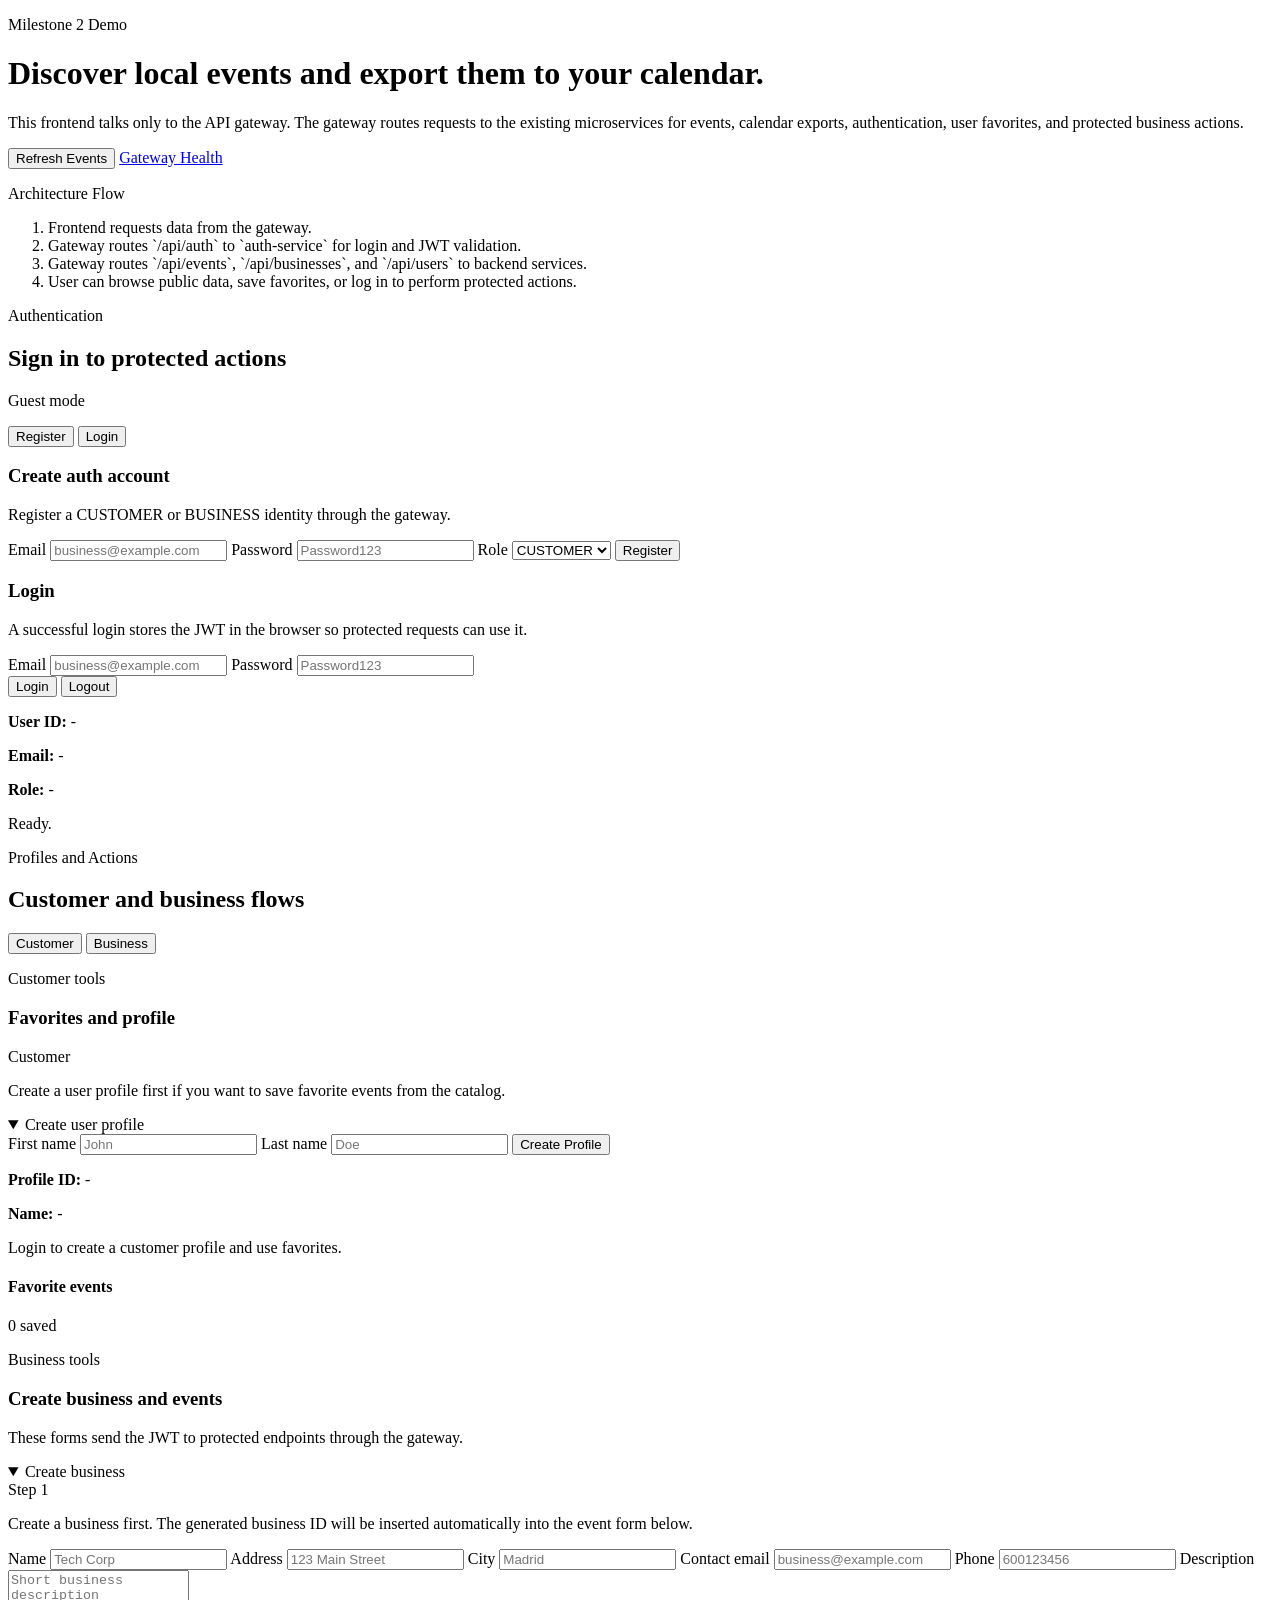
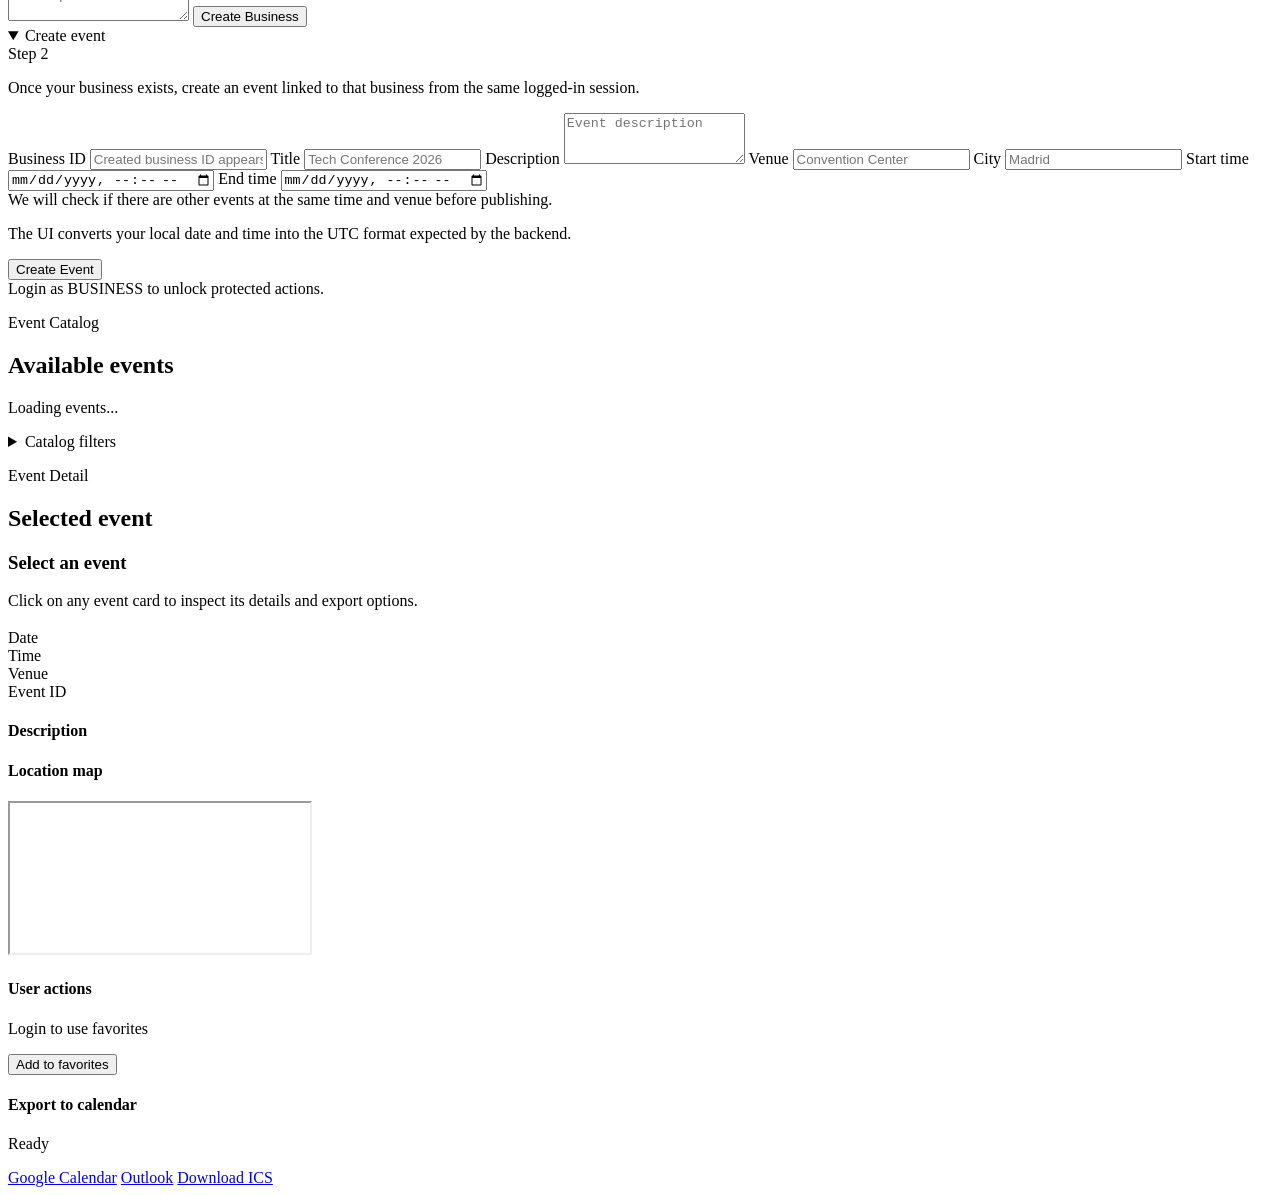
==== commit abe57187: "Merge branch 'pol' into sol" ====
--- a/gateway-service/src/main/resources/static/index.html
+++ b/gateway-service/src/main/resources/static/index.html
@@ -7,7 +7,7 @@
     <link rel="preconnect" href="https://fonts.googleapis.com">
     <link rel="preconnect" href="https://fonts.gstatic.com" crossorigin>
     <link href="https://fonts.googleapis.com/css2?family=Space+Grotesk:wght@400;500;700&family=Source+Sans+3:wght@400;600;700&display=swap" rel="stylesheet">
-    <link rel="stylesheet" href="/styles.css">
+    <link rel="stylesheet" href="/styles.css?v=20260416b">
 </head>
 <body>
 <div id="toastContainer" class="toast-container" aria-live="polite"></div>
@@ -18,7 +18,7 @@
             <h1>Discover local events and export them to your calendar.</h1>
             <p class="hero-text">
                 This frontend talks only to the API gateway. The gateway routes requests to the existing
-                microservices for events, calendar exports, authentication, and protected business actions.
+                microservices for events, calendar exports, authentication, user favorites, and protected business actions.
             </p>
             <div class="hero-actions">
                 <button id="refreshButton" class="button button-primary" type="button">Refresh Events</button>
@@ -30,8 +30,8 @@
             <ol class="hero-card-list">
                 <li>Frontend requests data from the gateway.</li>
                 <li>Gateway routes `/api/auth` to `auth-service` for login and JWT validation.</li>
-                <li>Gateway routes `/api/events` and `/api/businesses` to protected backend services.</li>
-                <li>User can browse public data or log in to perform protected actions.</li>
+                <li>Gateway routes `/api/events`, `/api/businesses`, and `/api/users` to backend services.</li>
+                <li>User can browse public data, save favorites, or log in to perform protected actions.</li>
             </ol>
         </section>
     </header>
@@ -46,8 +46,13 @@
                 <p id="sessionBadge" class="status-badge neutral-badge">Guest mode</p>
             </div>
 
-            <div class="auth-layout">
-                <article class="detail-card">
+            <div class="tab-strip">
+                <button id="registerTabButton" class="tab-button active-tab" type="button">Register</button>
+                <button id="loginTabButton" class="tab-button" type="button">Login</button>
+            </div>
+
+            <div id="registerPane" class="tab-pane">
+                <article class="detail-card compact-card">
                     <h3>Create auth account</h3>
                     <p class="form-help">Register a CUSTOMER or BUSINESS identity through the gateway.</p>
                     <form id="registerForm" class="form-stack">
@@ -69,8 +74,10 @@
                         <button class="button button-primary" type="submit">Register</button>
                     </form>
                 </article>
-
-                <article class="detail-card">
+            </div>
+
+            <div id="loginPane" class="tab-pane hidden">
+                <article class="detail-card compact-card">
                     <h3>Login</h3>
                     <p class="form-help">A successful login stores the JWT in the browser so protected requests can use it.</p>
                     <form id="loginForm" class="form-stack">
@@ -87,12 +94,13 @@
                             <button id="logoutButton" class="button button-tertiary" type="button">Logout</button>
                         </div>
                     </form>
-                    <div id="sessionSummary" class="session-summary">
-                        <p><strong>User ID:</strong> <span id="sessionUserId">-</span></p>
-                        <p><strong>Email:</strong> <span id="sessionEmail">-</span></p>
-                        <p><strong>Role:</strong> <span id="sessionRole">-</span></p>
-                    </div>
                 </article>
+            </div>
+
+            <div id="sessionSummary" class="session-summary">
+                <p><strong>User ID:</strong> <span id="sessionUserId">-</span></p>
+                <p><strong>Email:</strong> <span id="sessionEmail">-</span></p>
+                <p><strong>Role:</strong> <span id="sessionRole">-</span></p>
             </div>
 
             <div id="authStatus" class="inline-status" aria-live="polite">Ready.</div>
@@ -101,84 +109,150 @@
         <section class="panel panel-side">
             <div class="panel-header">
                 <div>
-                    <p class="panel-kicker">Protected Actions</p>
-                    <h2>Business flow</h2>
-                </div>
-            </div>
-
-            <div class="detail-card">
-                <p class="form-help">These forms send the JWT to protected endpoints through the gateway.</p>
-                <div class="mini-banner">
-                    <span class="mini-banner-pill">Step 1</span>
-                    <p>Create a business first. The generated business ID will be inserted automatically into the event form below.</p>
-                </div>
-
-                <form id="businessForm" class="form-stack">
-                    <h3>Create business</h3>
-                    <label class="field">
-                        <span>Name</span>
-                        <input id="businessName" type="text" required placeholder="Tech Corp">
-                    </label>
-                    <label class="field">
-                        <span>Address</span>
-                        <input id="businessAddress" type="text" required placeholder="123 Main Street">
-                    </label>
-                    <label class="field">
-                        <span>City</span>
-                        <input id="businessCity" type="text" required placeholder="Madrid">
-                    </label>
-                    <label class="field">
-                        <span>Contact email</span>
-                        <input id="businessContactEmail" type="email" required placeholder="business@example.com">
-                    </label>
-                    <label class="field">
-                        <span>Phone</span>
-                        <input id="businessPhone" type="text" required placeholder="600123456">
-                    </label>
-                    <label class="field">
-                        <span>Description</span>
-                        <textarea id="businessDescription" rows="3" required placeholder="Short business description"></textarea>
-                    </label>
-                    <button class="button button-primary" type="submit">Create Business</button>
-                </form>
-
-                <form id="eventForm" class="form-stack form-section">
-                    <h3>Create event</h3>
-                    <div class="mini-banner subtle-banner">
-                        <span class="mini-banner-pill">Step 2</span>
-                        <p>Once your business exists, create an event linked to that business from the same logged-in session.</p>
-                    </div>
-                    <label class="field">
-                        <span>Business ID</span>
-                        <input id="eventBusinessId" type="text" required placeholder="Created business ID appears here">
-                    </label>
-                    <label class="field">
-                        <span>Title</span>
-                        <input id="eventTitleInput" type="text" required placeholder="Tech Conference 2026">
-                    </label>
-                    <label class="field">
-                        <span>Description</span>
-                        <textarea id="eventDescriptionInput" rows="3" required placeholder="Event description"></textarea>
-                    </label>
-                    <label class="field">
-                        <span>Venue</span>
-                        <input id="eventVenueInput" type="text" required placeholder="Convention Center">
-                    </label>
-                    <label class="field">
-                        <span>City</span>
-                        <input id="eventCityInput" type="text" required placeholder="Madrid">
-                    </label>
-                    <label class="field">
-                        <span>Start time</span>
-                        <input id="eventStartInput" type="datetime-local" required>
-                    </label>
-                    <label class="field">
-                        <span>End time</span>
-                        <input id="eventEndInput" type="datetime-local" required>
-                    </label>
-                    <p class="form-help compact-help">The UI converts your local date and time into the UTC format expected by the backend.</p>
-                    <button class="button button-primary" type="submit">Create Event</button>
-                </form>
+                    <p class="panel-kicker">Profiles and Actions</p>
+                    <h2>Customer and business flows</h2>
+                </div>
+            </div>
+            <div class="tab-strip">
+                <button id="customerTabButton" class="tab-button active-tab" type="button">Customer</button>
+                <button id="businessTabButton" class="tab-button" type="button">Business</button>
+            </div>
+
+            <div id="customerPane" class="tab-pane">
+                <div class="detail-card compact-card">
+                    <div class="panel-header compact-panel-header">
+                        <div>
+                            <p class="panel-kicker">Customer tools</p>
+                            <h3>Favorites and profile</h3>
+                        </div>
+                    </div>
+                    <div class="mini-banner">
+                        <span class="mini-banner-pill">Customer</span>
+                        <p>Create a user profile first if you want to save favorite events from the catalog.</p>
+                    </div>
+
+                    <details class="flow-block" open>
+                        <summary>Create user profile</summary>
+                        <form id="profileForm" class="form-stack flow-content">
+                            <label class="field">
+                                <span>First name</span>
+                                <input id="profileFirstName" type="text" required placeholder="John">
+                            </label>
+                            <label class="field">
+                                <span>Last name</span>
+                                <input id="profileLastName" type="text" required placeholder="Doe">
+                            </label>
+                            <button class="button button-secondary" type="submit">Create Profile</button>
+                        </form>
+                    </details>
+
+                    <div id="profileSummary" class="session-summary hidden">
+                        <p><strong>Profile ID:</strong> <span id="profileUserId">-</span></p>
+                        <p><strong>Name:</strong> <span id="profileName">-</span></p>
+                    </div>
+
+                    <div id="profileStatus" class="inline-status" aria-live="polite">Login to create a customer profile and use favorites.</div>
+
+                    <div class="detail-section compact-section">
+                        <div class="exports-header">
+                            <h4>Favorite events</h4>
+                            <p id="favoritesCount" class="export-status">0 saved</p>
+                        </div>
+                        <div id="favoritesList" class="favorite-list"></div>
+                    </div>
+                </div>
+            </div>
+
+            <div id="businessPane" class="tab-pane hidden">
+                <div class="detail-card compact-card">
+                    <div class="panel-header compact-panel-header">
+                        <div>
+                            <p class="panel-kicker">Business tools</p>
+                            <h3>Create business and events</h3>
+                        </div>
+                    </div>
+                    <p class="form-help">These forms send the JWT to protected endpoints through the gateway.</p>
+
+                    <details class="flow-block" open>
+                        <summary>Create business</summary>
+                        <div class="mini-banner flow-content">
+                            <span class="mini-banner-pill">Step 1</span>
+                            <p>Create a business first. The generated business ID will be inserted automatically into the event form below.</p>
+                        </div>
+
+                        <form id="businessForm" class="form-stack flow-content">
+                            <label class="field">
+                                <span>Name</span>
+                                <input id="businessName" type="text" required placeholder="Tech Corp">
+                            </label>
+                            <label class="field">
+                                <span>Address</span>
+                                <input id="businessAddress" type="text" required placeholder="123 Main Street">
+                            </label>
+                            <label class="field">
+                                <span>City</span>
+                                <input id="businessCity" type="text" required placeholder="Madrid">
+                            </label>
+                            <label class="field">
+                                <span>Contact email</span>
+                                <input id="businessContactEmail" type="email" required placeholder="business@example.com">
+                            </label>
+                            <label class="field">
+                                <span>Phone</span>
+                                <input id="businessPhone" type="text" required placeholder="600123456">
+                            </label>
+                            <label class="field">
+                                <span>Description</span>
+                                <textarea id="businessDescription" rows="3" required placeholder="Short business description"></textarea>
+                            </label>
+                            <button class="button button-primary" type="submit">Create Business</button>
+                        </form>
+                    </details>
+
+                    <details class="flow-block" open>
+                        <summary>Create event</summary>
+                        <div class="mini-banner subtle-banner flow-content">
+                            <span class="mini-banner-pill">Step 2</span>
+                            <p>Once your business exists, create an event linked to that business from the same logged-in session.</p>
+                        </div>
+
+                        <form id="eventForm" class="form-stack flow-content">
+                            <label class="field">
+                                <span>Business ID</span>
+                                <input id="eventBusinessId" type="text" required placeholder="Created business ID appears here">
+                            </label>
+                            <label class="field">
+                                <span>Title</span>
+                                <input id="eventTitleInput" type="text" required placeholder="Tech Conference 2026">
+                            </label>
+                            <label class="field">
+                                <span>Description</span>
+                                <textarea id="eventDescriptionInput" rows="3" required placeholder="Event description"></textarea>
+                            </label>
+                            <label class="field">
+                                <span>Venue</span>
+                                <input id="eventVenueInput" type="text" required placeholder="Convention Center">
+                            </label>
+                            <label class="field">
+                                <span>City</span>
+                                <input id="eventCityInput" type="text" required placeholder="Madrid">
+                            </label>
+                            <label class="field">
+                                <span>Start time</span>
+                                <input id="eventStartInput" type="datetime-local" required>
+                            </label>
+                            <label class="field">
+                                <span>End time</span>
+                                <input id="eventEndInput" type="datetime-local" required>
+                            </label>
+                            <div id="competitionStatus" class="inline-status competition-status" aria-live="polite">
+                                We will check if there are other events at the same time and venue before publishing.
+                            </div>
+                            <p class="form-help compact-help">The UI converts your local date and time into the UTC format expected by the backend.</p>
+                            <button class="button button-primary" type="submit">Create Event</button>
+                        </form>
+                    </details>
+                </div>
             </div>
 
             <div id="protectedStatus" class="inline-status" aria-live="polite">Login as BUSINESS to unlock protected actions.</div>
@@ -194,25 +268,32 @@
                 </div>
                 <p id="statusBadge" class="status-badge">Loading events...</p>
             </div>
+            <details class="filter-shell">
+                <summary>Catalog filters</summary>
+                <form id="filterForm" class="filter-grid">
+                    <label class="field">
+                        <span>Search</span>
+                        <input id="filterKeyword" type="text" placeholder="Title or description">
+                    </label>
+                    <label class="field">
+                        <span>City</span>
+                        <input id="filterCity" type="text" placeholder="Madrid">
+                    </label>
+                    <label class="field">
+                        <span>Date</span>
+                        <input id="filterDate" type="date">
+                    </label>
+                    <label class="field">
+                        <span>Business ID</span>
+                        <input id="filterBusinessId" type="text" placeholder="1">
+                    </label>
+                    <div class="filter-actions">
+                        <button class="button button-primary" type="submit">Apply Filters</button>
+                        <button id="clearFiltersButton" class="button button-tertiary" type="button">Clear</button>
+                    </div>
+                </form>
+            </details>
             <div id="eventList" class="event-list" aria-live="polite"></div>
-        </section>
-
-        <section class="panel panel-side">
-            <div class="panel-header">
-                <div>
-                    <p class="panel-kicker">Notifications</p>
-                    <h2>Recent activity</h2>
-                </div>
-                <p id="notificationBadge" class="status-badge neutral-badge">0 unread</p>
-            </div>
-
-            <div class="inline-actions">
-                <button id="refreshNotificationsButton" class="button button-secondary" type="button">
-                    Refresh notifications
-                </button>
-            </div>
-
-            <div id="notificationList" class="event-list" aria-live="polite"></div>
         </section>
 
         <aside class="panel panel-side">
@@ -275,6 +356,16 @@
 
                 <section class="detail-section">
                     <div class="exports-header">
+                        <h4>User actions</h4>
+                        <p id="favoriteBadge" class="export-status">Login to use favorites</p>
+                    </div>
+                    <div class="detail-actions">
+                        <button id="favoriteButton" class="button button-secondary" type="button">Add to favorites</button>
+                    </div>
+                </section>
+
+                <section class="detail-section">
+                    <div class="exports-header">
                         <h4>Export to calendar</h4>
                         <p id="exportStatus" class="export-status">Ready</p>
                     </div>
@@ -284,30 +375,12 @@
                         <a id="icsLink" class="button button-tertiary disabled-link" href="#" target="_blank" rel="noreferrer">Download ICS</a>
                     </div>
                 </section>
+
             </div>
         </aside>
     </main>
 </div>
 
-
-<div id="conflictModal" class="modal hidden">
-    <div class="modal-content">
-        <h3>⚠️ Scheduling conflict</h3>
-        <p>
-            There are already events scheduled at this venue during the selected time.
-            Creating this event may lead to competitors.
-        </p>
-
-        <div class="modal-actions">
-            <button id="cancelConflictBtn" class="button button-tertiary" type="button">
-                Cancel
-            </button>
-            <button id="confirmConflictBtn" class="button button-primary" type="button">
-                Create anyway
-            </button>
-        </div>
-    </div>
-</div>
-<script src="/app.js"></script>
+<script type="module" src="/app.js?v=20260416b"></script>
 </body>
 </html>
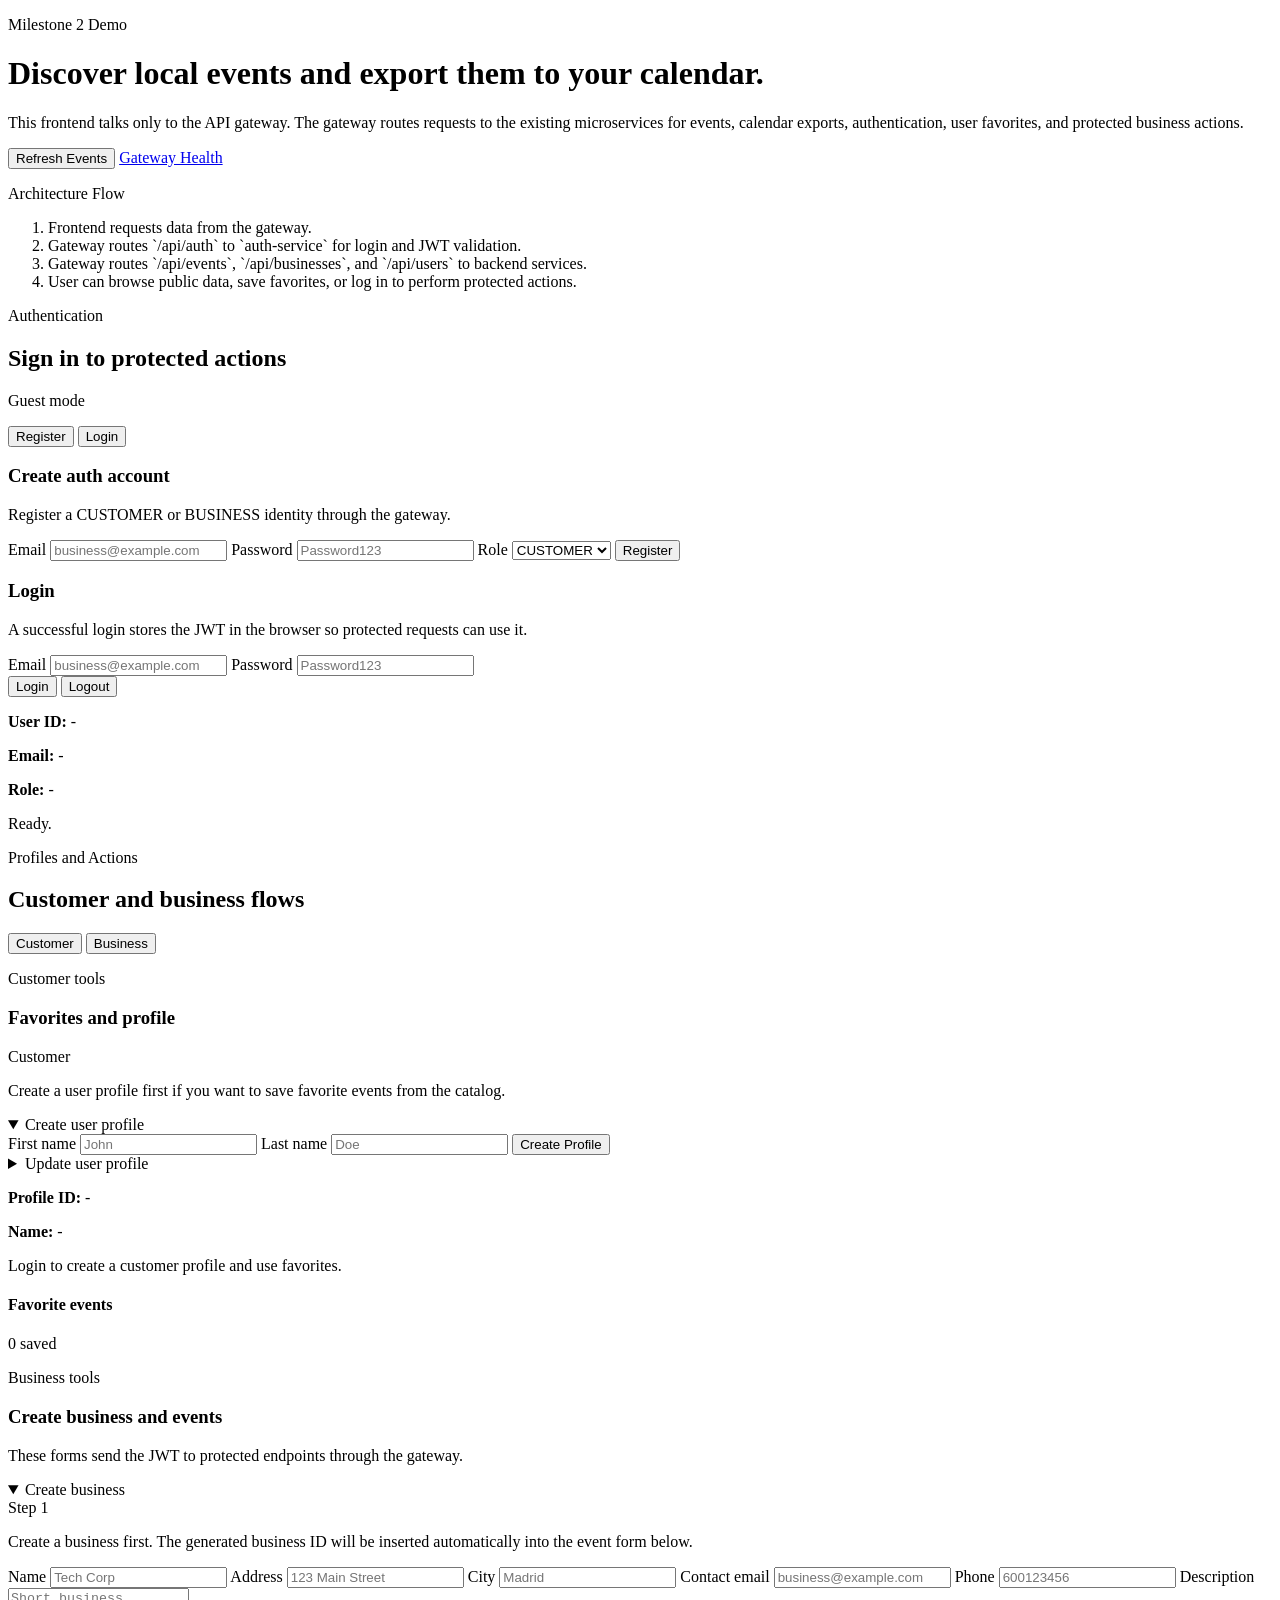
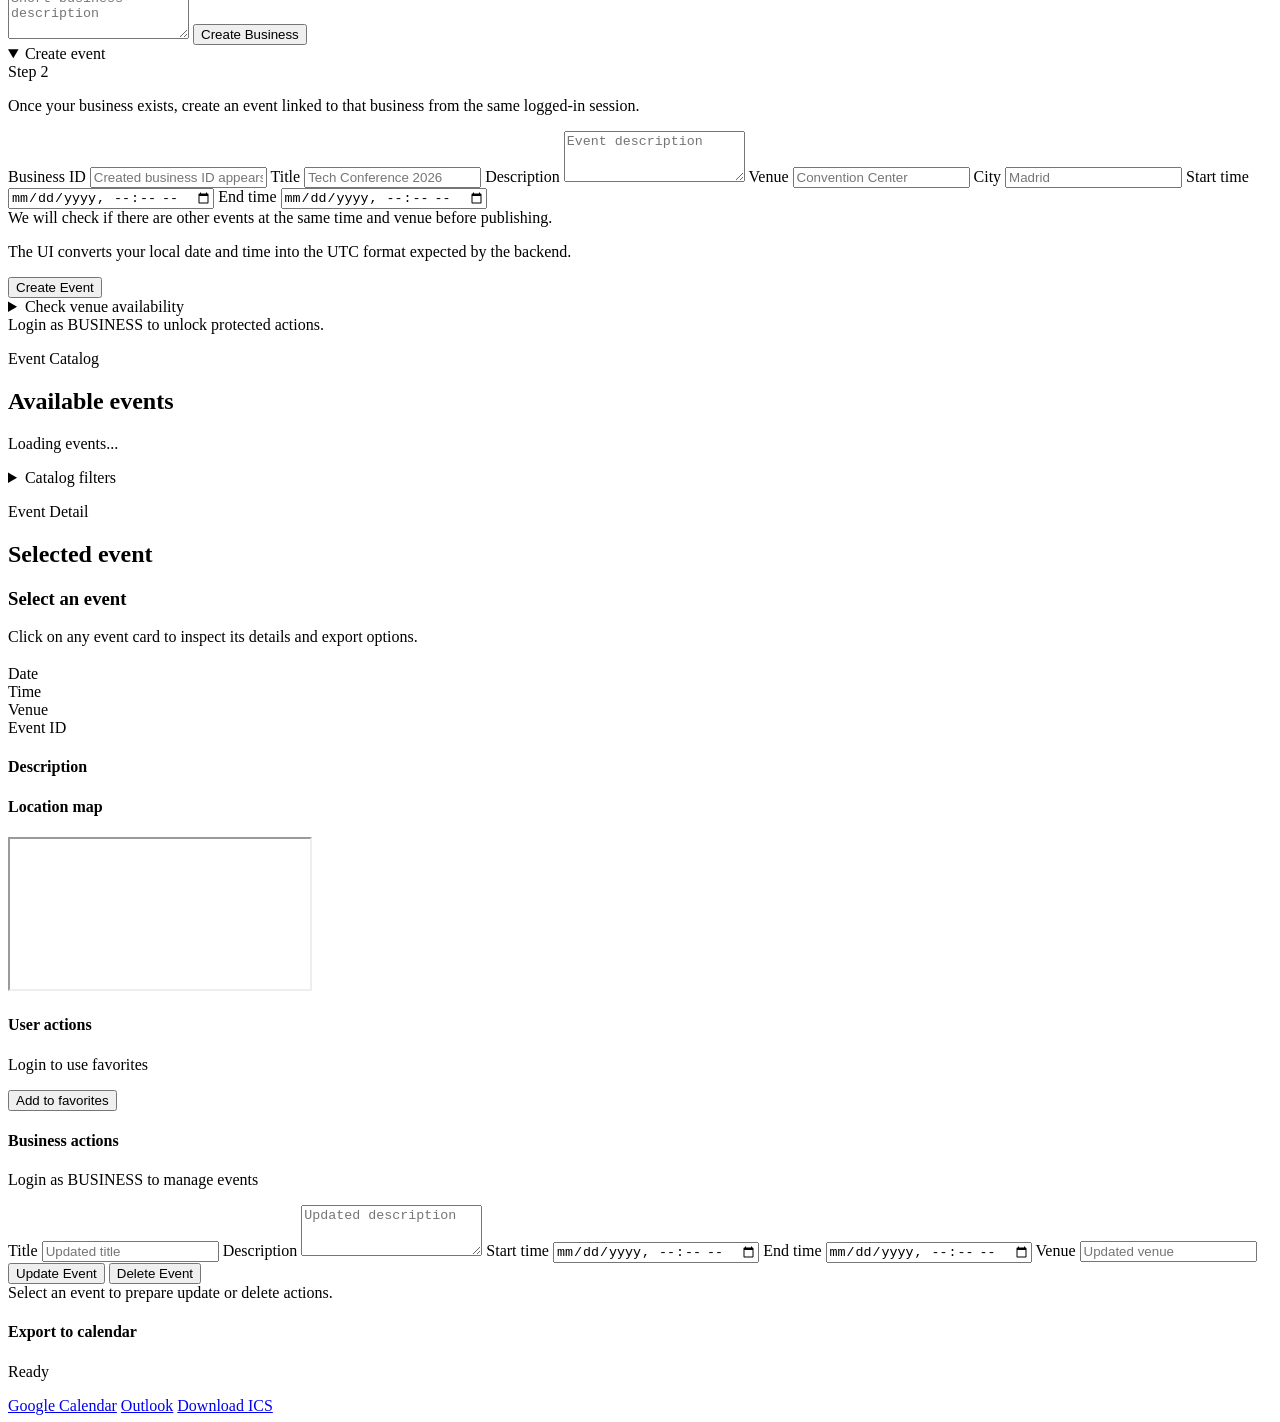
==== commit 41f2a81d: "feat: impl changes" ====
--- a/gateway-service/src/main/resources/static/index.html
+++ b/gateway-service/src/main/resources/static/index.html
@@ -146,6 +146,24 @@
                         </form>
                     </details>
 
+                    <details class="flow-block">
+                        <summary>Update user profile</summary>
+                        <form id="profileUpdateForm" class="form-stack flow-content">
+                            <label class="field">
+                                <span>First name</span>
+                                <input id="profileUpdateFirstName" type="text" placeholder="Jane">
+                            </label>
+                            <label class="field">
+                                <span>Last name</span>
+                                <input id="profileUpdateLastName" type="text" placeholder="Doe">
+                            </label>
+                            <div class="inline-actions">
+                                <button class="button button-secondary" type="submit">Update Profile</button>
+                                <button id="loadProfileButton" class="button button-tertiary" type="button">Reload Profile</button>
+                            </div>
+                        </form>
+                    </details>
+
                     <div id="profileSummary" class="session-summary hidden">
                         <p><strong>Profile ID:</strong> <span id="profileUserId">-</span></p>
                         <p><strong>Name:</strong> <span id="profileName">-</span></p>
@@ -251,6 +269,23 @@
                             <p class="form-help compact-help">The UI converts your local date and time into the UTC format expected by the backend.</p>
                             <button class="button button-primary" type="submit">Create Event</button>
                         </form>
+                    </details>
+
+                    <details class="flow-block">
+                        <summary>Check venue availability</summary>
+                        <form id="availabilityForm" class="form-stack flow-content">
+                            <label class="field">
+                                <span>Venue</span>
+                                <input id="availabilityVenueInput" type="text" placeholder="Convention Center">
+                            </label>
+                            <label class="field">
+                                <span>Date</span>
+                                <input id="availabilityDateInput" type="date">
+                            </label>
+                            <button class="button button-secondary" type="submit">Check Availability</button>
+                        </form>
+                        <div id="availabilityStatus" class="inline-status">Search for free time slots at a venue.</div>
+                        <div id="availabilityList" class="availability-list"></div>
                     </details>
                 </div>
             </div>
@@ -366,6 +401,41 @@
 
                 <section class="detail-section">
                     <div class="exports-header">
+                        <h4>Business actions</h4>
+                        <p id="manageEventBadge" class="export-status">Login as BUSINESS to manage events</p>
+                    </div>
+
+                    <form id="eventUpdateForm" class="form-stack">
+                        <label class="field">
+                            <span>Title</span>
+                            <input id="updateEventTitleInput" type="text" placeholder="Updated title">
+                        </label>
+                        <label class="field">
+                            <span>Description</span>
+                            <textarea id="updateEventDescriptionInput" rows="3" placeholder="Updated description"></textarea>
+                        </label>
+                        <label class="field">
+                            <span>Start time</span>
+                            <input id="updateEventStartInput" type="datetime-local">
+                        </label>
+                        <label class="field">
+                            <span>End time</span>
+                            <input id="updateEventEndInput" type="datetime-local">
+                        </label>
+                        <label class="field">
+                            <span>Venue</span>
+                            <input id="updateEventVenueInput" type="text" placeholder="Updated venue">
+                        </label>
+                        <div class="inline-actions">
+                            <button id="updateEventButton" class="button button-primary" type="submit">Update Event</button>
+                            <button id="deleteEventButton" class="button button-tertiary danger-button" type="button">Delete Event</button>
+                        </div>
+                    </form>
+                    <div id="manageEventStatus" class="inline-status">Select an event to prepare update or delete actions.</div>
+                </section>
+
+                <section class="detail-section">
+                    <div class="exports-header">
                         <h4>Export to calendar</h4>
                         <p id="exportStatus" class="export-status">Ready</p>
                     </div>
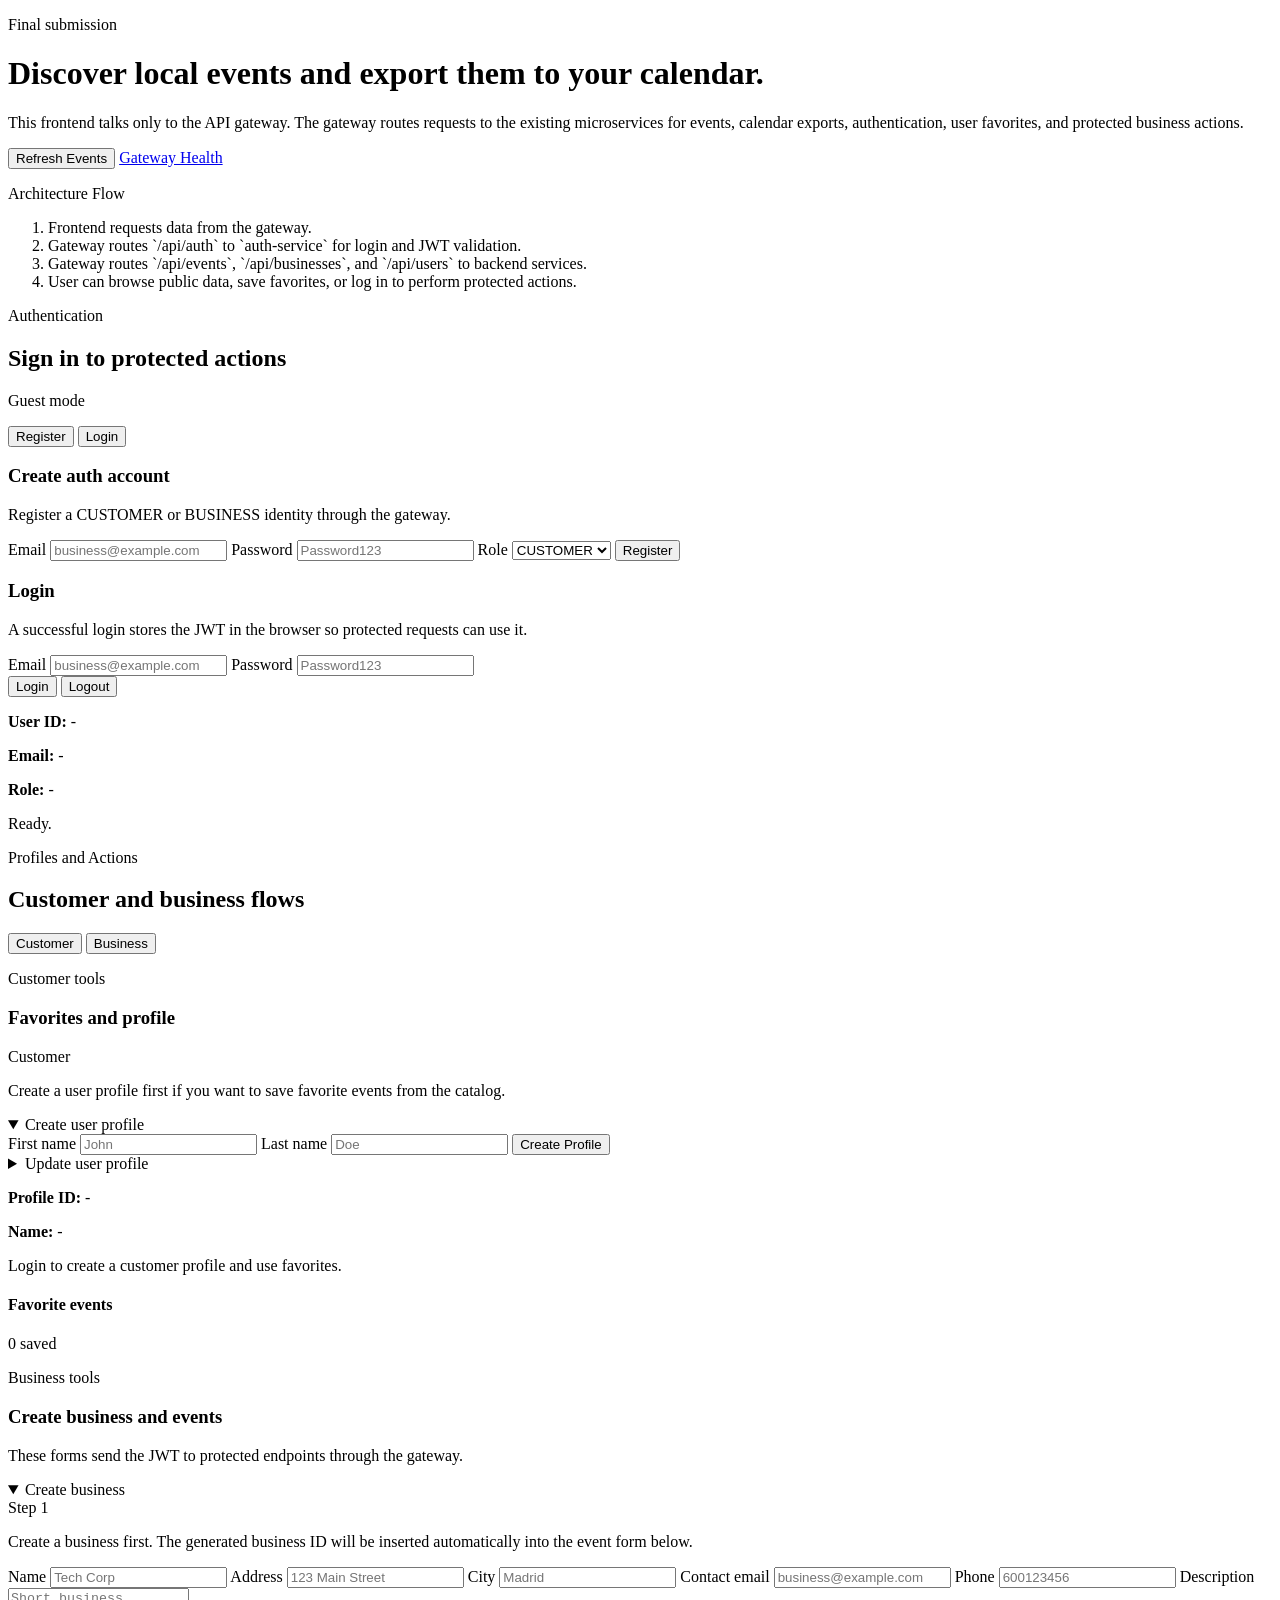
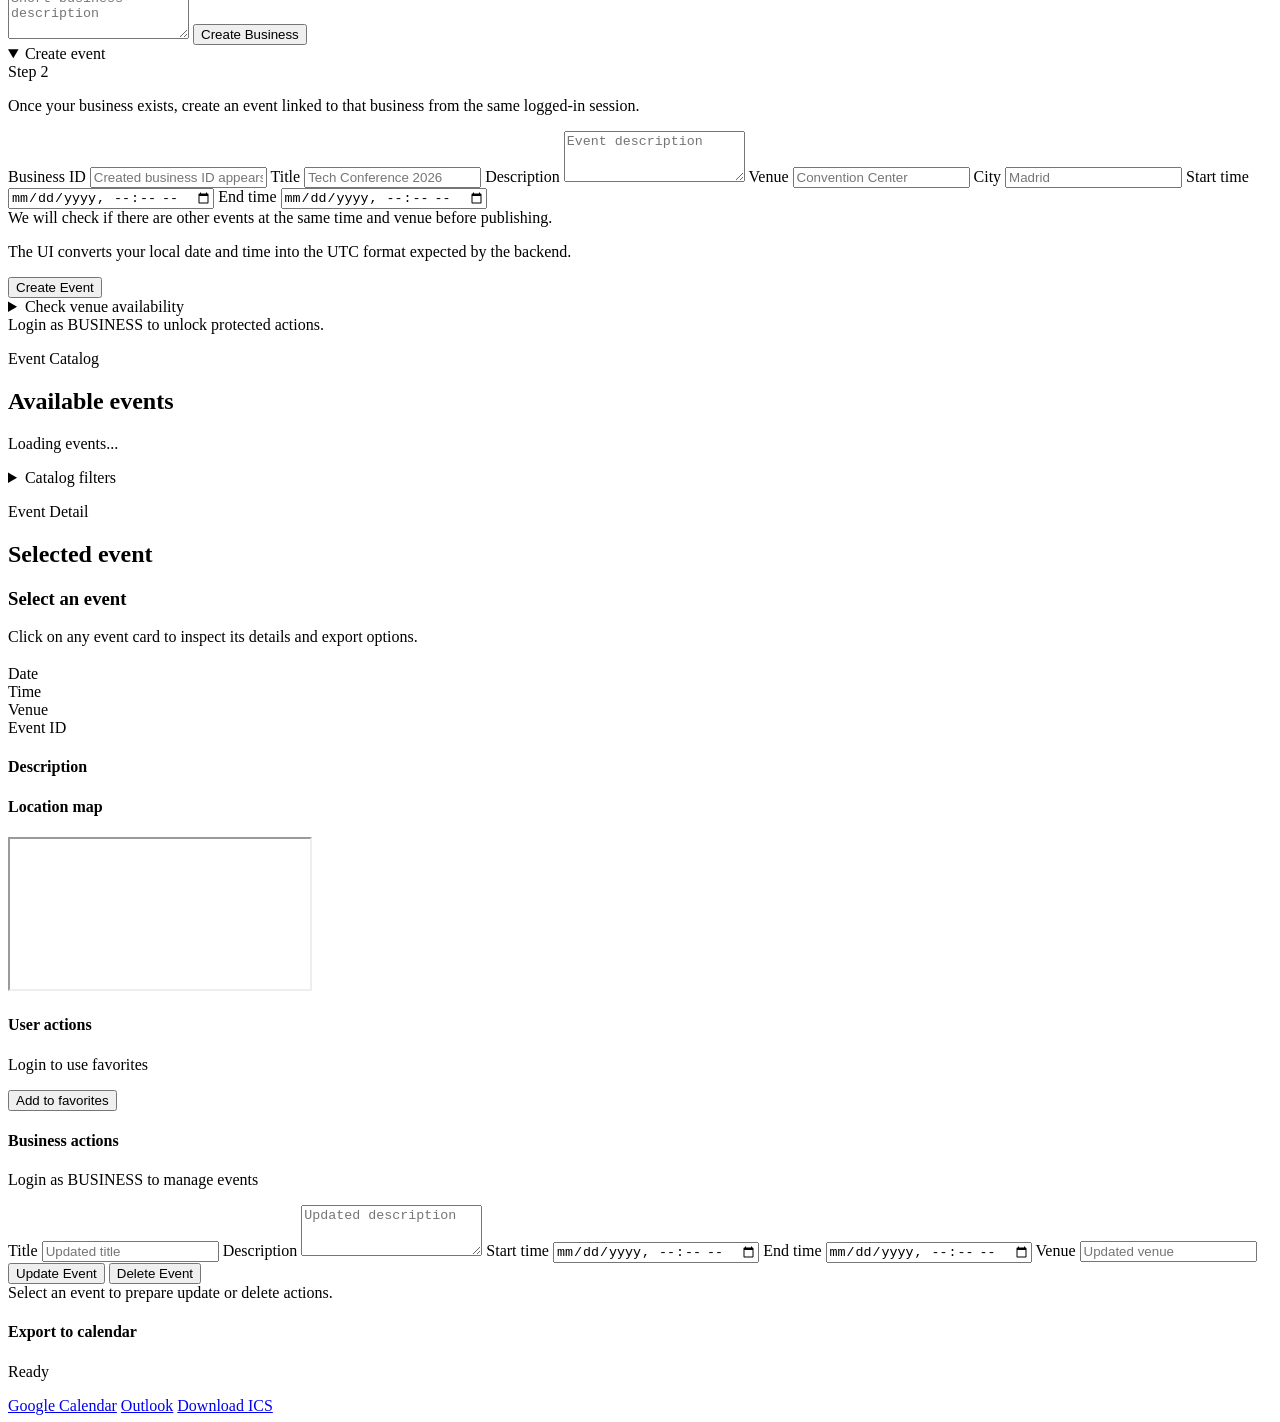
==== commit fbb85aaf: "feat: minor name change" ====
--- a/gateway-service/src/main/resources/static/index.html
+++ b/gateway-service/src/main/resources/static/index.html
@@ -3,7 +3,7 @@
 <head>
     <meta charset="UTF-8">
     <meta name="viewport" content="width=device-width, initial-scale=1.0">
-    <title>Local Events Hub</title>
+    <title>EventRadar</title>
     <link rel="preconnect" href="https://fonts.googleapis.com">
     <link rel="preconnect" href="https://fonts.gstatic.com" crossorigin>
     <link href="https://fonts.googleapis.com/css2?family=Space+Grotesk:wght@400;500;700&family=Source+Sans+3:wght@400;600;700&display=swap" rel="stylesheet">
@@ -14,7 +14,7 @@
 <div class="page-shell">
     <header class="hero">
         <div class="hero-copy">
-            <p class="eyebrow">Milestone 2 Demo</p>
+            <p class="eyebrow">Final submission</p>
             <h1>Discover local events and export them to your calendar.</h1>
             <p class="hero-text">
                 This frontend talks only to the API gateway. The gateway routes requests to the existing
